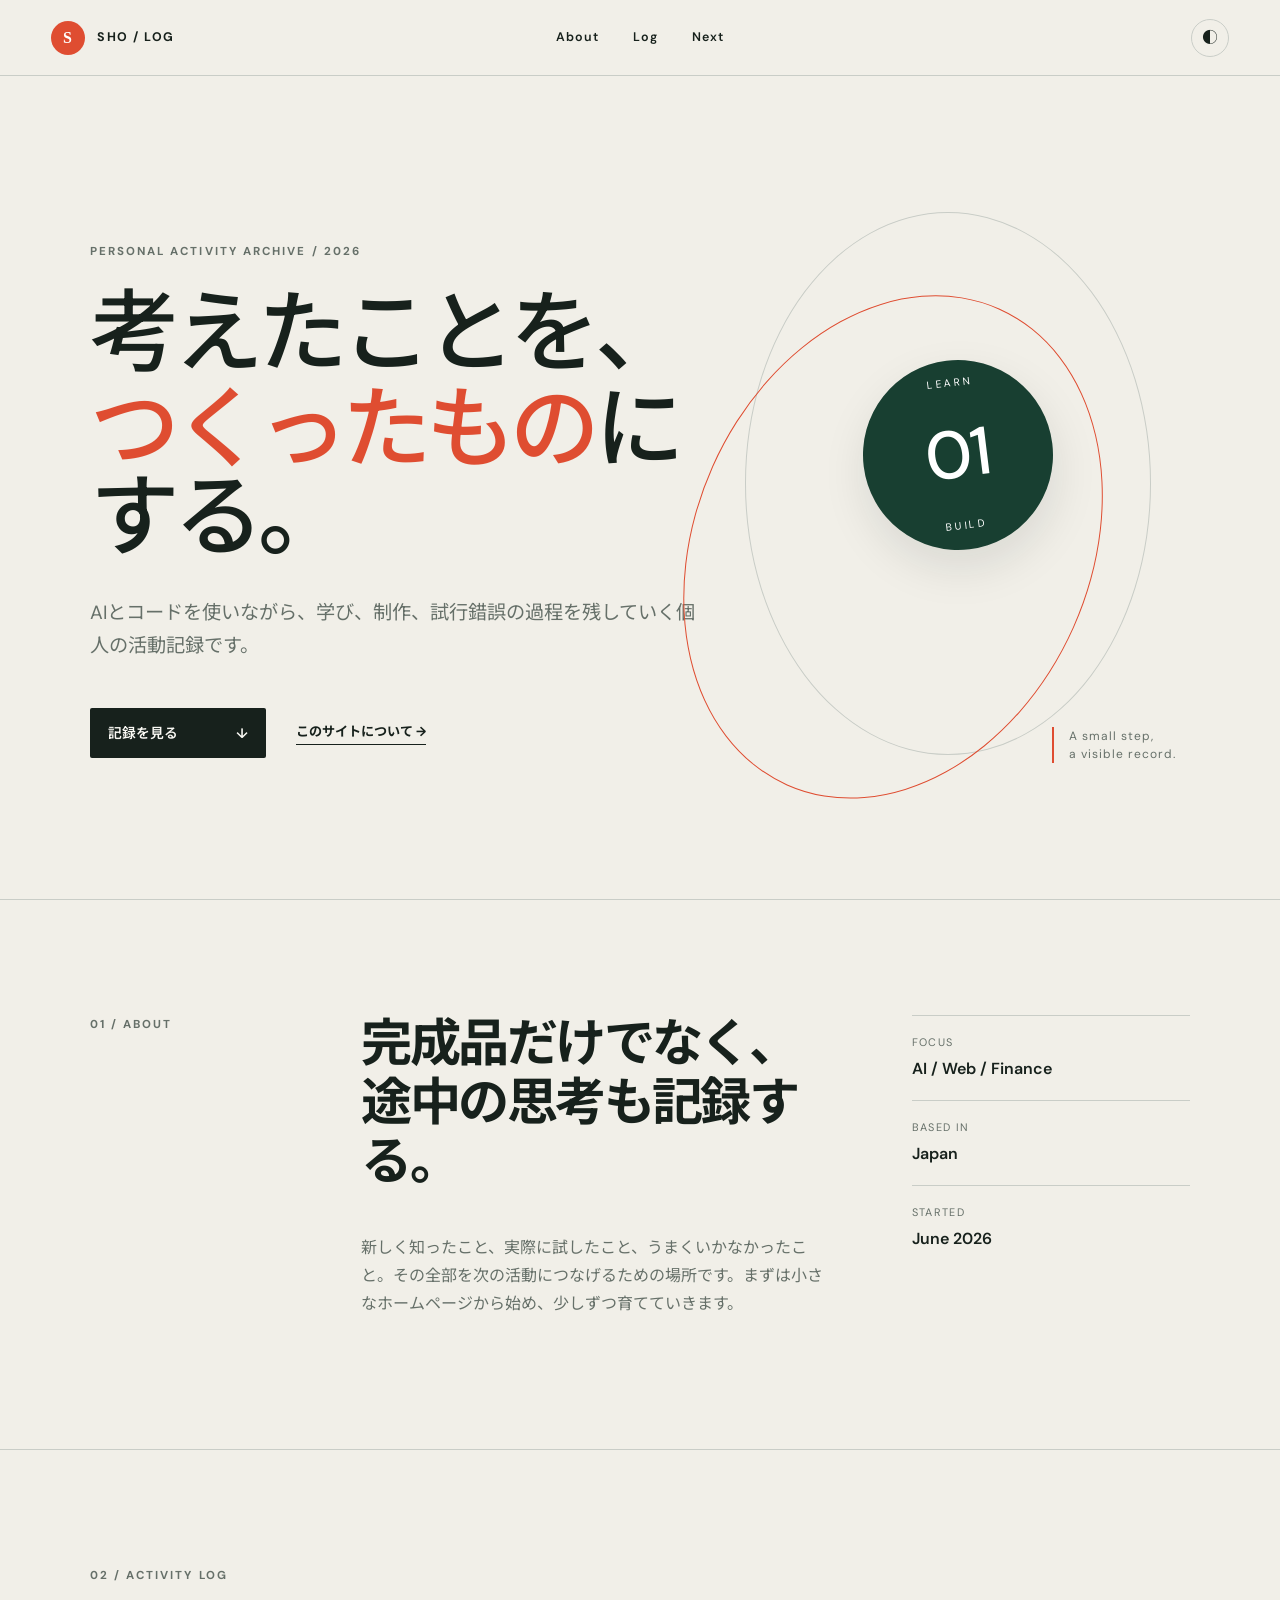
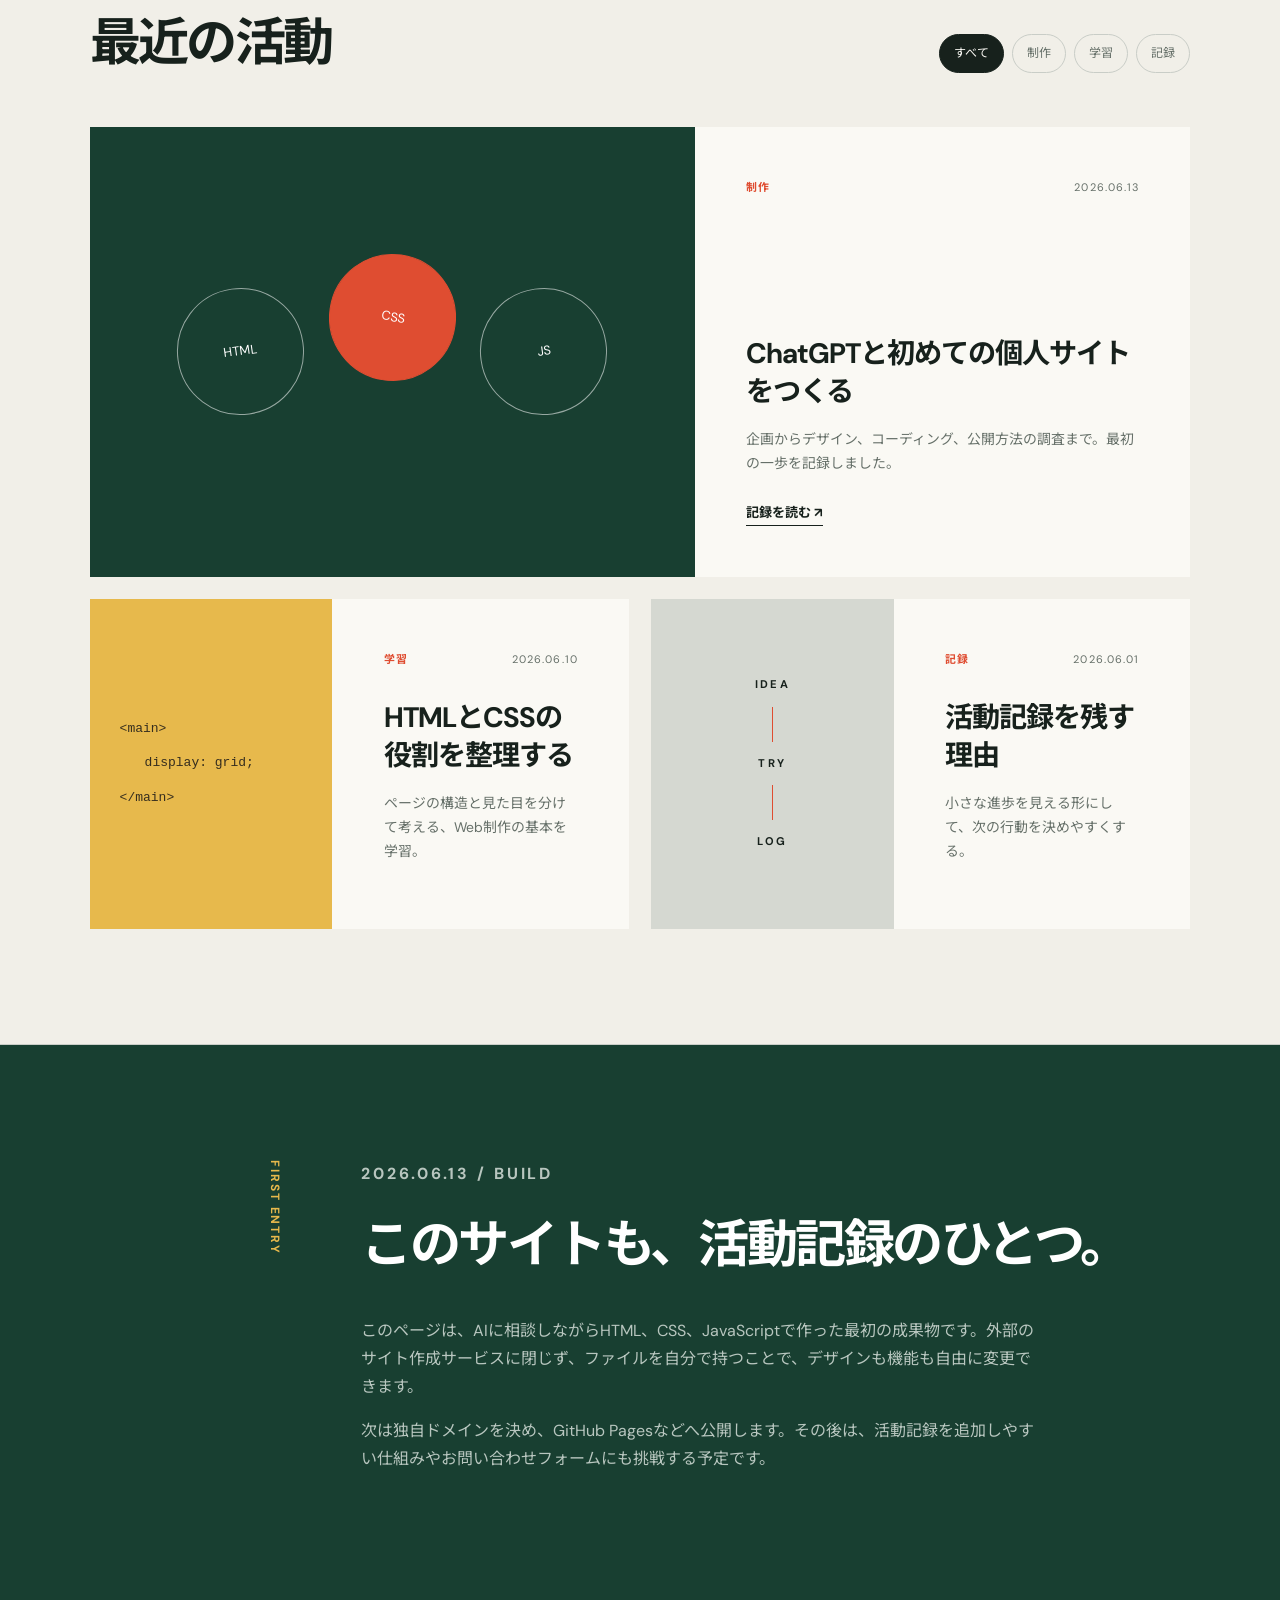
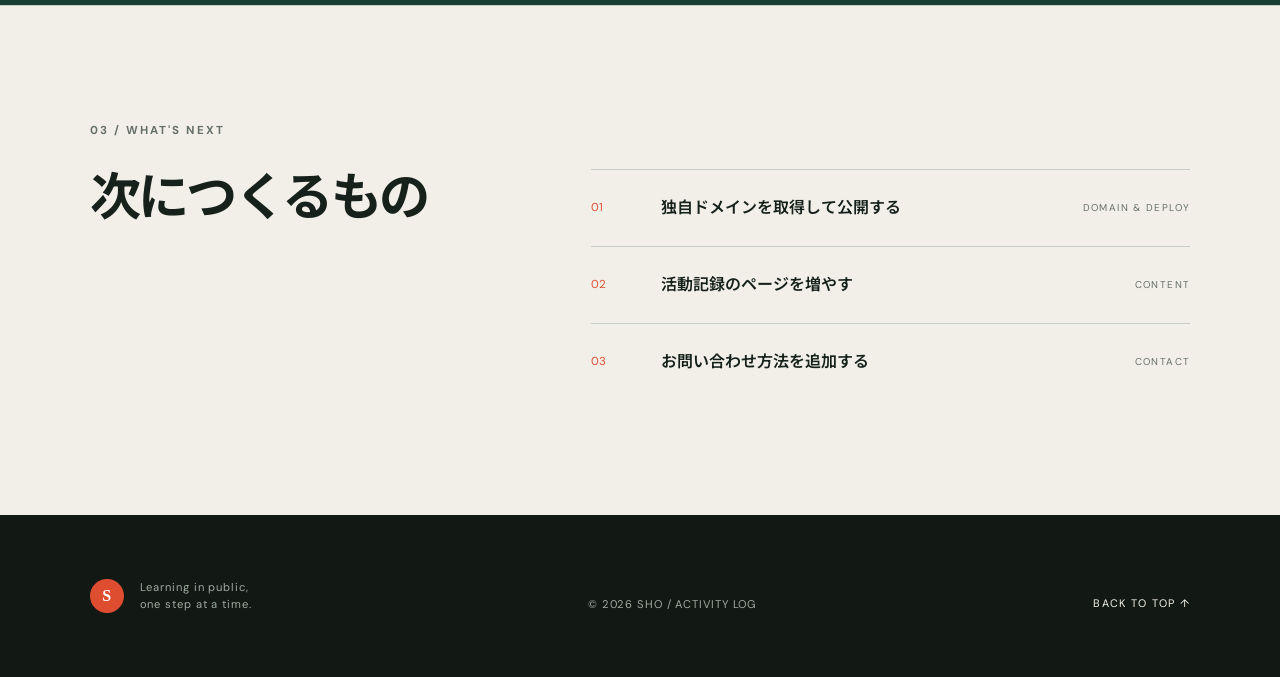
==== index.html @ 6ce05d95 "Add files via upload" ====
<!doctype html>
<html lang="ja">
<head>
  <meta charset="utf-8">
  <meta name="viewport" content="width=device-width, initial-scale=1">
  <meta name="description" content="学び、制作、日々の発見を記録する個人ホームページです。">
  <title>SHO / Activity Log</title>
  <link rel="preconnect" href="https://fonts.googleapis.com">
  <link rel="preconnect" href="https://fonts.gstatic.com" crossorigin>
  <link href="https://fonts.googleapis.com/css2?family=DM+Sans:wght@400;500;600;700&family=Noto+Sans+JP:wght@400;500;600;700&display=swap" rel="stylesheet">
  <link rel="stylesheet" href="styles.css">
  <script src="script.js" defer></script>
</head>
<body>
  <header class="site-header">
    <a class="brand" href="#top" aria-label="トップへ">
      <span class="brand-mark">S</span>
      <span>SHO / LOG</span>
    </a>
    <nav aria-label="メインナビゲーション">
      <a href="#about">About</a>
      <a href="#log">Log</a>
      <a href="#next">Next</a>
    </nav>
    <button class="theme-button" type="button" aria-label="配色を切り替える" title="配色を切り替える">◐</button>
  </header>

  <main id="top">
    <section class="hero" aria-labelledby="hero-title">
      <div class="hero-copy">
        <p class="eyebrow">PERSONAL ACTIVITY ARCHIVE / 2026</p>
        <h1 id="hero-title">考えたことを、<br><em>つくったもの</em>にする。</h1>
        <p class="lead">AIとコードを使いながら、学び、制作、試行錯誤の過程を残していく個人の活動記録です。</p>
        <div class="hero-actions">
          <a class="button button-primary" href="#log">記録を見る <span>↓</span></a>
          <a class="text-link" href="#about">このサイトについて →</a>
        </div>
      </div>
      <div class="hero-visual" aria-hidden="true">
        <div class="orbit orbit-one"></div>
        <div class="orbit orbit-two"></div>
        <div class="visual-center">
          <span>LEARN</span>
          <strong>01</strong>
          <span>BUILD</span>
        </div>
        <p class="visual-note">A small step,<br>a visible record.</p>
      </div>
    </section>

    <section class="manifesto" id="about">
      <p class="section-number">01 / ABOUT</p>
      <div>
        <h2>完成品だけでなく、<br>途中の思考も記録する。</h2>
        <p>新しく知ったこと、実際に試したこと、うまくいかなかったこと。その全部を次の活動につなげるための場所です。まずは小さなホームページから始め、少しずつ育てていきます。</p>
      </div>
      <dl class="facts">
        <div><dt>Focus</dt><dd>AI / Web / Finance</dd></div>
        <div><dt>Based in</dt><dd>Japan</dd></div>
        <div><dt>Started</dt><dd>June 2026</dd></div>
      </dl>
    </section>

    <section class="log-section" id="log">
      <div class="section-heading">
        <div>
          <p class="section-number">02 / ACTIVITY LOG</p>
          <h2>最近の活動</h2>
        </div>
        <div class="filters" aria-label="活動カテゴリで絞り込む">
          <button class="filter is-active" type="button" data-filter="all">すべて</button>
          <button class="filter" type="button" data-filter="build">制作</button>
          <button class="filter" type="button" data-filter="learn">学習</button>
          <button class="filter" type="button" data-filter="note">記録</button>
        </div>
      </div>

      <div class="log-grid">
        <article class="log-card featured" data-category="build">
          <div class="card-art art-one"><span>HTML</span><span>CSS</span><span>JS</span></div>
          <div class="card-content">
            <p class="card-meta"><span>制作</span><time datetime="2026-06-13">2026.06.13</time></p>
            <h3>ChatGPTと初めての個人サイトをつくる</h3>
            <p>企画からデザイン、コーディング、公開方法の調査まで。最初の一歩を記録しました。</p>
            <a href="#entry-first-site" class="card-link">記録を読む <span>↗</span></a>
          </div>
        </article>

        <article class="log-card" data-category="learn">
          <div class="card-art art-two"><span class="code-line">&lt;main&gt;</span><span class="code-line"> display: grid;</span><span class="code-line">&lt;/main&gt;</span></div>
          <div class="card-content">
            <p class="card-meta"><span>学習</span><time datetime="2026-06-10">2026.06.10</time></p>
            <h3>HTMLとCSSの役割を整理する</h3>
            <p>ページの構造と見た目を分けて考える、Web制作の基本を学習。</p>
          </div>
        </article>

        <article class="log-card" data-category="note">
          <div class="card-art art-three"><span>IDEA</span><i></i><span>TRY</span><i></i><span>LOG</span></div>
          <div class="card-content">
            <p class="card-meta"><span>記録</span><time datetime="2026-06-01">2026.06.01</time></p>
            <h3>活動記録を残す理由</h3>
            <p>小さな進歩を見える形にして、次の行動を決めやすくする。</p>
          </div>
        </article>
      </div>
    </section>

    <section class="entry" id="entry-first-site">
      <div class="entry-label">FIRST ENTRY</div>
      <div class="entry-body">
        <p class="section-number">2026.06.13 / BUILD</p>
        <h2>このサイトも、活動記録のひとつ。</h2>
        <p>このページは、AIに相談しながらHTML、CSS、JavaScriptで作った最初の成果物です。外部のサイト作成サービスに閉じず、ファイルを自分で持つことで、デザインも機能も自由に変更できます。</p>
        <p>次は独自ドメインを決め、GitHub Pagesなどへ公開します。その後は、活動記録を追加しやすい仕組みやお問い合わせフォームにも挑戦する予定です。</p>
      </div>
    </section>

    <section class="next-section" id="next">
      <p class="section-number">03 / WHAT'S NEXT</p>
      <div class="next-grid">
        <h2>次につくるもの</h2>
        <ol>
          <li><span>01</span><p>独自ドメインを取得して公開する</p><small>DOMAIN & DEPLOY</small></li>
          <li><span>02</span><p>活動記録のページを増やす</p><small>CONTENT</small></li>
          <li><span>03</span><p>お問い合わせ方法を追加する</p><small>CONTACT</small></li>
        </ol>
      </div>
    </section>
  </main>

  <footer>
    <div>
      <span class="brand-mark">S</span>
      <p>Learning in public,<br>one step at a time.</p>
    </div>
    <p>© 2026 SHO / ACTIVITY LOG</p>
    <a href="#top">BACK TO TOP ↑</a>
  </footer>
</body>
</html>
---- styles.css ----
:root {
  --bg: #f1efe8;
  --surface: #faf9f4;
  --ink: #17211c;
  --muted: #667069;
  --line: #c9cdc7;
  --accent: #df4d31;
  --green: #183f31;
  --yellow: #e7b94c;
  --shadow: 0 18px 45px rgba(23, 33, 28, .1);
}

* { box-sizing: border-box; }
html { scroll-behavior: smooth; }
body {
  margin: 0;
  background: var(--bg);
  color: var(--ink);
  font-family: "DM Sans", "Noto Sans JP", sans-serif;
  line-height: 1.75;
}
a { color: inherit; text-decoration: none; }
button { font: inherit; }

.site-header {
  position: sticky;
  top: 0;
  z-index: 10;
  display: grid;
  grid-template-columns: 1fr auto 1fr;
  align-items: center;
  min-height: 76px;
  padding: 0 4vw;
  border-bottom: 1px solid var(--line);
  background: color-mix(in srgb, var(--bg) 90%, transparent);
  backdrop-filter: blur(14px);
}
.brand { display: flex; align-items: center; gap: 12px; font-size: .78rem; font-weight: 700; letter-spacing: .12em; }
.brand-mark { display: grid; place-items: center; width: 34px; height: 34px; border-radius: 50%; background: var(--accent); color: #fff; font: 700 1rem/1 serif; }
nav { display: flex; gap: 34px; }
nav a { font-size: .78rem; font-weight: 600; letter-spacing: .08em; }
nav a:hover { color: var(--accent); }
.theme-button { justify-self: end; width: 38px; height: 38px; border: 1px solid var(--line); border-radius: 50%; background: transparent; color: var(--ink); cursor: pointer; }

main { overflow: hidden; }
.hero {
  display: grid;
  grid-template-columns: 1.1fr .9fr;
  min-height: calc(100vh - 76px);
  padding: 7vw 7vw 5vw;
  border-bottom: 1px solid var(--line);
}
.hero-copy { display: flex; flex-direction: column; justify-content: center; max-width: 760px; }
.eyebrow, .section-number { margin: 0 0 28px; color: var(--muted); font-size: .72rem; font-weight: 700; letter-spacing: .18em; }
h1, h2, h3, p { margin-top: 0; }
h1 { margin-bottom: 34px; font-size: clamp(3.4rem, 7vw, 7.7rem); font-weight: 500; letter-spacing: -.065em; line-height: .98; }
h1 em { color: var(--accent); font-family: "Noto Sans JP", sans-serif; font-style: normal; }
.lead { max-width: 610px; color: var(--muted); font-size: clamp(1rem, 1.5vw, 1.25rem); }
.hero-actions { display: flex; align-items: center; gap: 30px; margin-top: 26px; }
.button { display: inline-flex; align-items: center; justify-content: space-between; min-width: 176px; padding: 13px 18px; border-radius: 2px; font-size: .86rem; font-weight: 600; }
.button-primary { background: var(--ink); color: var(--surface); }
.text-link, .card-link { font-size: .82rem; font-weight: 700; border-bottom: 1px solid currentColor; }

.hero-visual { position: relative; min-height: 570px; }
.orbit { position: absolute; border: 1px solid var(--line); border-radius: 50%; }
.orbit-one { inset: 7% 8% 12% 10%; }
.orbit-two { inset: 18% 20% 4% 0; border-color: var(--accent); transform: rotate(24deg); }
.visual-center { position: absolute; inset: 29% auto auto 34%; display: grid; place-items: center; width: 190px; height: 190px; border-radius: 50%; background: var(--green); color: #fff; box-shadow: var(--shadow); transform: rotate(-7deg); }
.visual-center strong { font-size: 4.2rem; line-height: 1; font-weight: 500; }
.visual-center span { font-size: .65rem; letter-spacing: .26em; }
.visual-note { position: absolute; right: 3%; bottom: 9%; padding-left: 15px; border-left: 2px solid var(--accent); color: var(--muted); font-size: .75rem; line-height: 1.5; letter-spacing: .08em; }

.manifesto, .entry { display: grid; grid-template-columns: .7fr 1.7fr 1fr; gap: 6vw; padding: 9vw 7vw; border-bottom: 1px solid var(--line); }
.manifesto h2, .section-heading h2, .entry h2, .next-grid h2 { font-size: clamp(2rem, 4vw, 4.1rem); letter-spacing: -.05em; line-height: 1.15; }
.manifesto > div > p, .entry-body > p { max-width: 680px; color: var(--muted); font-size: 1rem; }
.facts { margin: 0; }
.facts div { padding: 17px 0; border-top: 1px solid var(--line); }
.facts dt { color: var(--muted); font-size: .68rem; letter-spacing: .12em; text-transform: uppercase; }
.facts dd { margin: 3px 0 0; font-weight: 600; }

.log-section { padding: 9vw 7vw; border-bottom: 1px solid var(--line); }
.section-heading { display: flex; align-items: end; justify-content: space-between; gap: 30px; margin-bottom: 54px; }
.section-heading h2 { margin-bottom: 0; }
.filters { display: flex; gap: 8px; flex-wrap: wrap; }
.filter { padding: 8px 14px; border: 1px solid var(--line); border-radius: 100px; background: transparent; color: var(--muted); font-size: .75rem; cursor: pointer; }
.filter:hover, .filter.is-active { background: var(--ink); color: var(--surface); border-color: var(--ink); }
.log-grid { display: grid; grid-template-columns: repeat(2, 1fr); gap: 22px; }
.log-card { display: grid; grid-template-columns: .9fr 1.1fr; min-height: 330px; background: var(--surface); transition: transform .25s, box-shadow .25s; }
.log-card:hover { transform: translateY(-5px); box-shadow: var(--shadow); }
.log-card.featured { grid-column: 1 / -1; grid-template-columns: 1.1fr .9fr; min-height: 450px; }
.card-art { min-height: 250px; overflow: hidden; }
.art-one { display: flex; align-items: center; justify-content: center; gap: 4%; background: var(--green); }
.art-one span { display: grid; place-items: center; width: 21%; aspect-ratio: 1; border: 1px solid rgba(255,255,255,.55); border-radius: 50%; color: #fff; font-size: clamp(.7rem, 1vw, .95rem); transform: rotate(-8deg); }
.art-one span:nth-child(2) { background: var(--accent); border-color: var(--accent); transform: translateY(-34px) rotate(8deg); }
.art-two { display: flex; flex-direction: column; justify-content: center; gap: 12px; padding: 30px; background: var(--yellow); color: #352d1e; font-family: monospace; }
.code-line:nth-child(2) { padding-left: 25px; }
.art-three { display: flex; flex-direction: column; align-items: center; justify-content: center; gap: 12px; background: #d5d8d1; font-size: .7rem; font-weight: 700; letter-spacing: .2em; }
.art-three i { display: block; width: 1px; height: 35px; background: var(--accent); }
.card-content { display: flex; flex-direction: column; padding: clamp(28px, 4vw, 55px); }
.card-meta { display: flex; justify-content: space-between; color: var(--muted); font-size: .68rem; letter-spacing: .1em; }
.card-meta span { color: var(--accent); font-weight: 700; }
.card-content h3 { margin: auto 0 16px; font-size: clamp(1.35rem, 2.2vw, 2.25rem); line-height: 1.35; letter-spacing: -.035em; }
.card-content > p:not(.card-meta) { color: var(--muted); font-size: .87rem; }
.card-link { align-self: start; margin-top: 12px; }
.log-card.is-hidden { display: none; }

.entry { background: var(--green); color: #fff; }
.entry .section-number, .entry-body > p { color: #b8c6bf; }
.entry-label { align-self: start; color: var(--yellow); font-size: .75rem; font-weight: 700; letter-spacing: .16em; writing-mode: vertical-rl; }
.entry-body { grid-column: 2 / -1; max-width: 880px; }

.next-section { padding: 9vw 7vw; }
.next-grid { display: grid; grid-template-columns: 1fr 1.5fr; gap: 8vw; }
.next-grid ol { margin: 0; padding: 0; list-style: none; }
.next-grid li { display: grid; grid-template-columns: 50px 1fr auto; align-items: center; gap: 20px; padding: 24px 0; border-top: 1px solid var(--line); }
.next-grid li > span { color: var(--accent); font-size: .72rem; }
.next-grid li p { margin: 0; font-weight: 600; }
.next-grid small { color: var(--muted); font-size: .62rem; letter-spacing: .14em; }

footer { display: flex; align-items: end; justify-content: space-between; gap: 30px; padding: 5vw 7vw; background: #121914; color: #f7f4eb; }
footer > div { display: flex; align-items: center; gap: 16px; }
footer p { margin: 0; color: #9eaaa2; font-size: .7rem; letter-spacing: .08em; line-height: 1.5; }
footer a { font-size: .68rem; letter-spacing: .12em; }

body.dark { --bg: #18201b; --surface: #222c25; --ink: #f2efe5; --muted: #abb5ae; --line: #3d4941; --green: #df4d31; --accent: #e8bd55; --shadow: 0 18px 45px rgba(0,0,0,.28); }
body.dark .entry { background: #111712; }
body.dark .art-one { background: #101612; }
body.dark footer { background: #0b0f0c; }

@media (max-width: 850px) {
  .site-header { grid-template-columns: 1fr auto; }
  nav { display: none; }
  .hero { grid-template-columns: 1fr; padding-top: 16vw; }
  .hero-visual { min-height: 390px; }
  .manifesto, .entry { grid-template-columns: 1fr; }
  .facts, .entry-body { grid-column: 1; }
  .entry-label { writing-mode: initial; }
  .log-grid { grid-template-columns: 1fr; }
  .log-card, .log-card.featured { grid-column: auto; grid-template-columns: 1fr; }
  .section-heading, footer { align-items: flex-start; flex-direction: column; }
  .next-grid { grid-template-columns: 1fr; }
}

@media (max-width: 520px) {
  .site-header { min-height: 64px; padding: 0 20px; }
  .hero, .manifesto, .log-section, .entry, .next-section { padding-left: 22px; padding-right: 22px; }
  h1 { font-size: 3.15rem; }
  .hero-actions { align-items: flex-start; flex-direction: column; }
  .hero-visual { min-height: 320px; }
  .visual-center { inset: 24% auto auto 23%; width: 150px; height: 150px; }
  .visual-center strong { font-size: 3.2rem; }
  .log-card.featured { min-height: 0; }
  .next-grid li { grid-template-columns: 35px 1fr; }
  .next-grid small { display: none; }
  footer { padding: 52px 22px; }
}

@media (prefers-reduced-motion: reduce) {
  html { scroll-behavior: auto; }
  *, *::before, *::after { transition-duration: .01ms !important; }
}
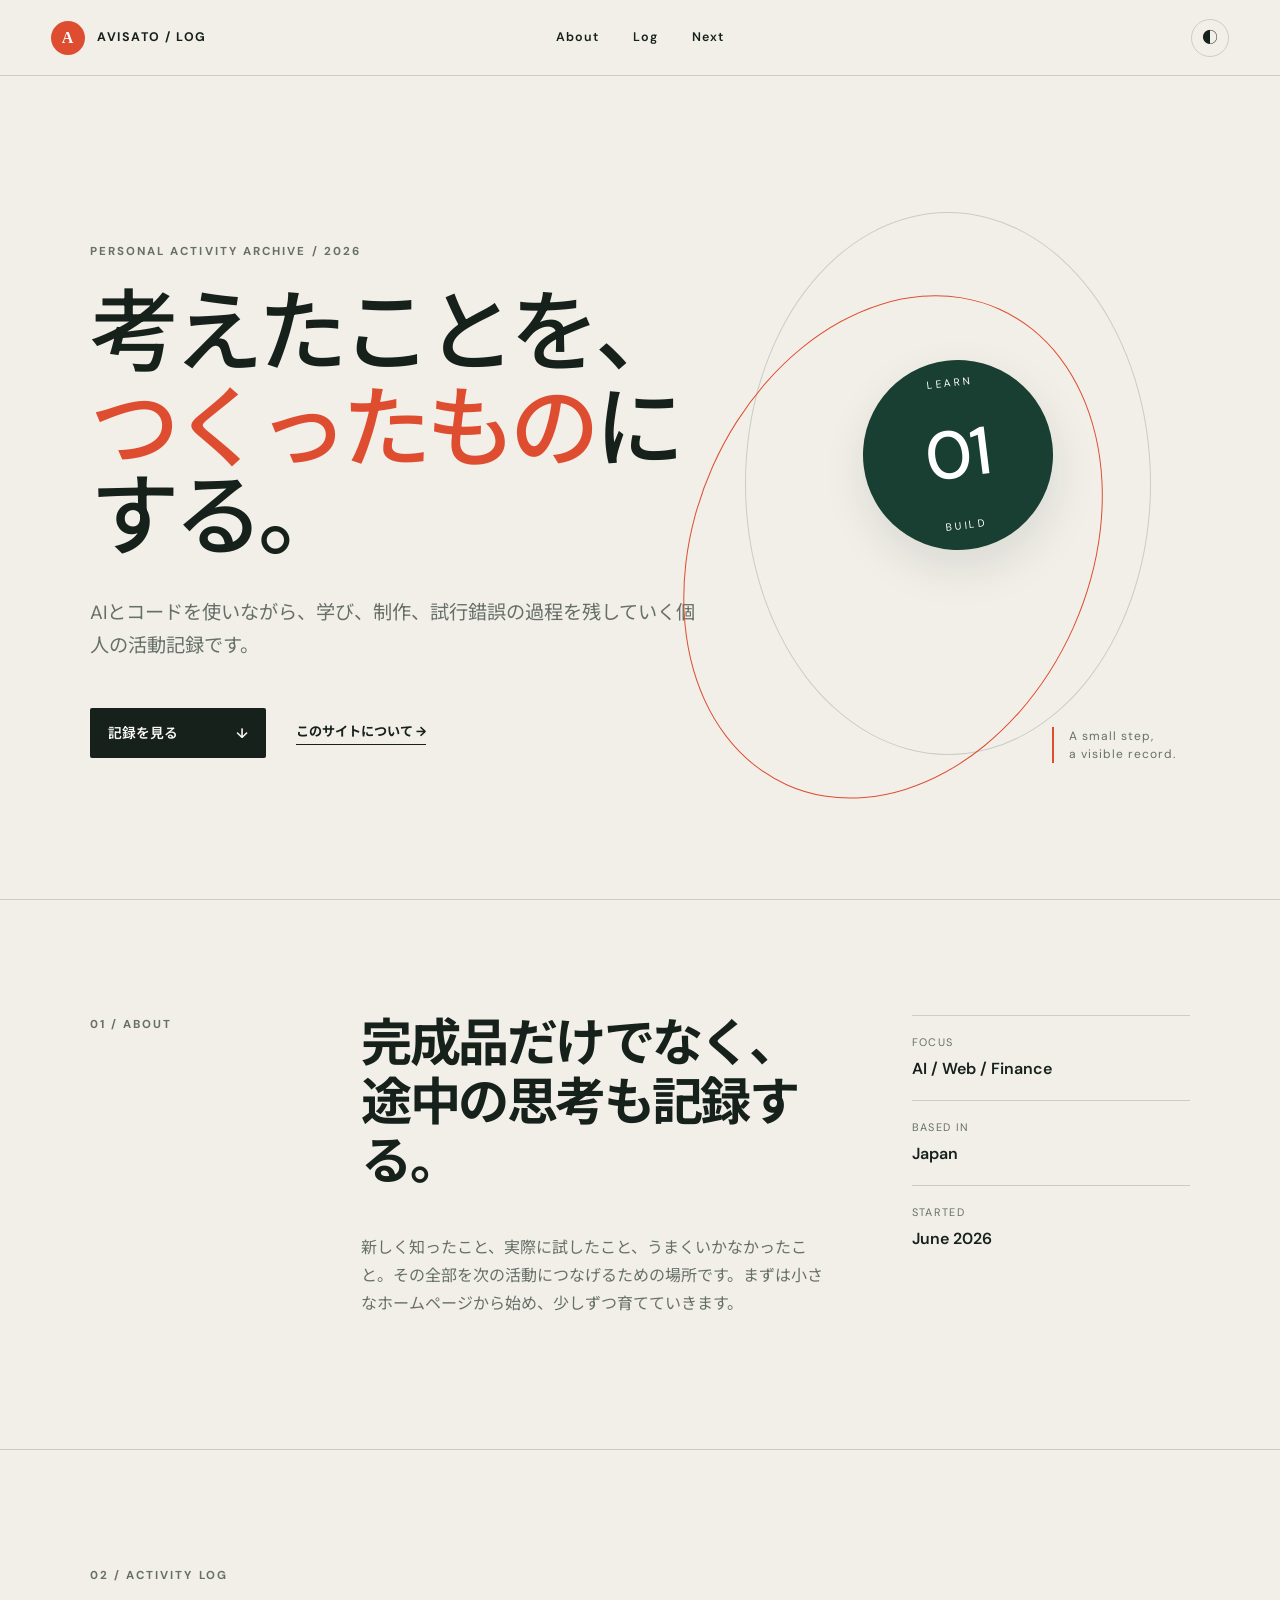
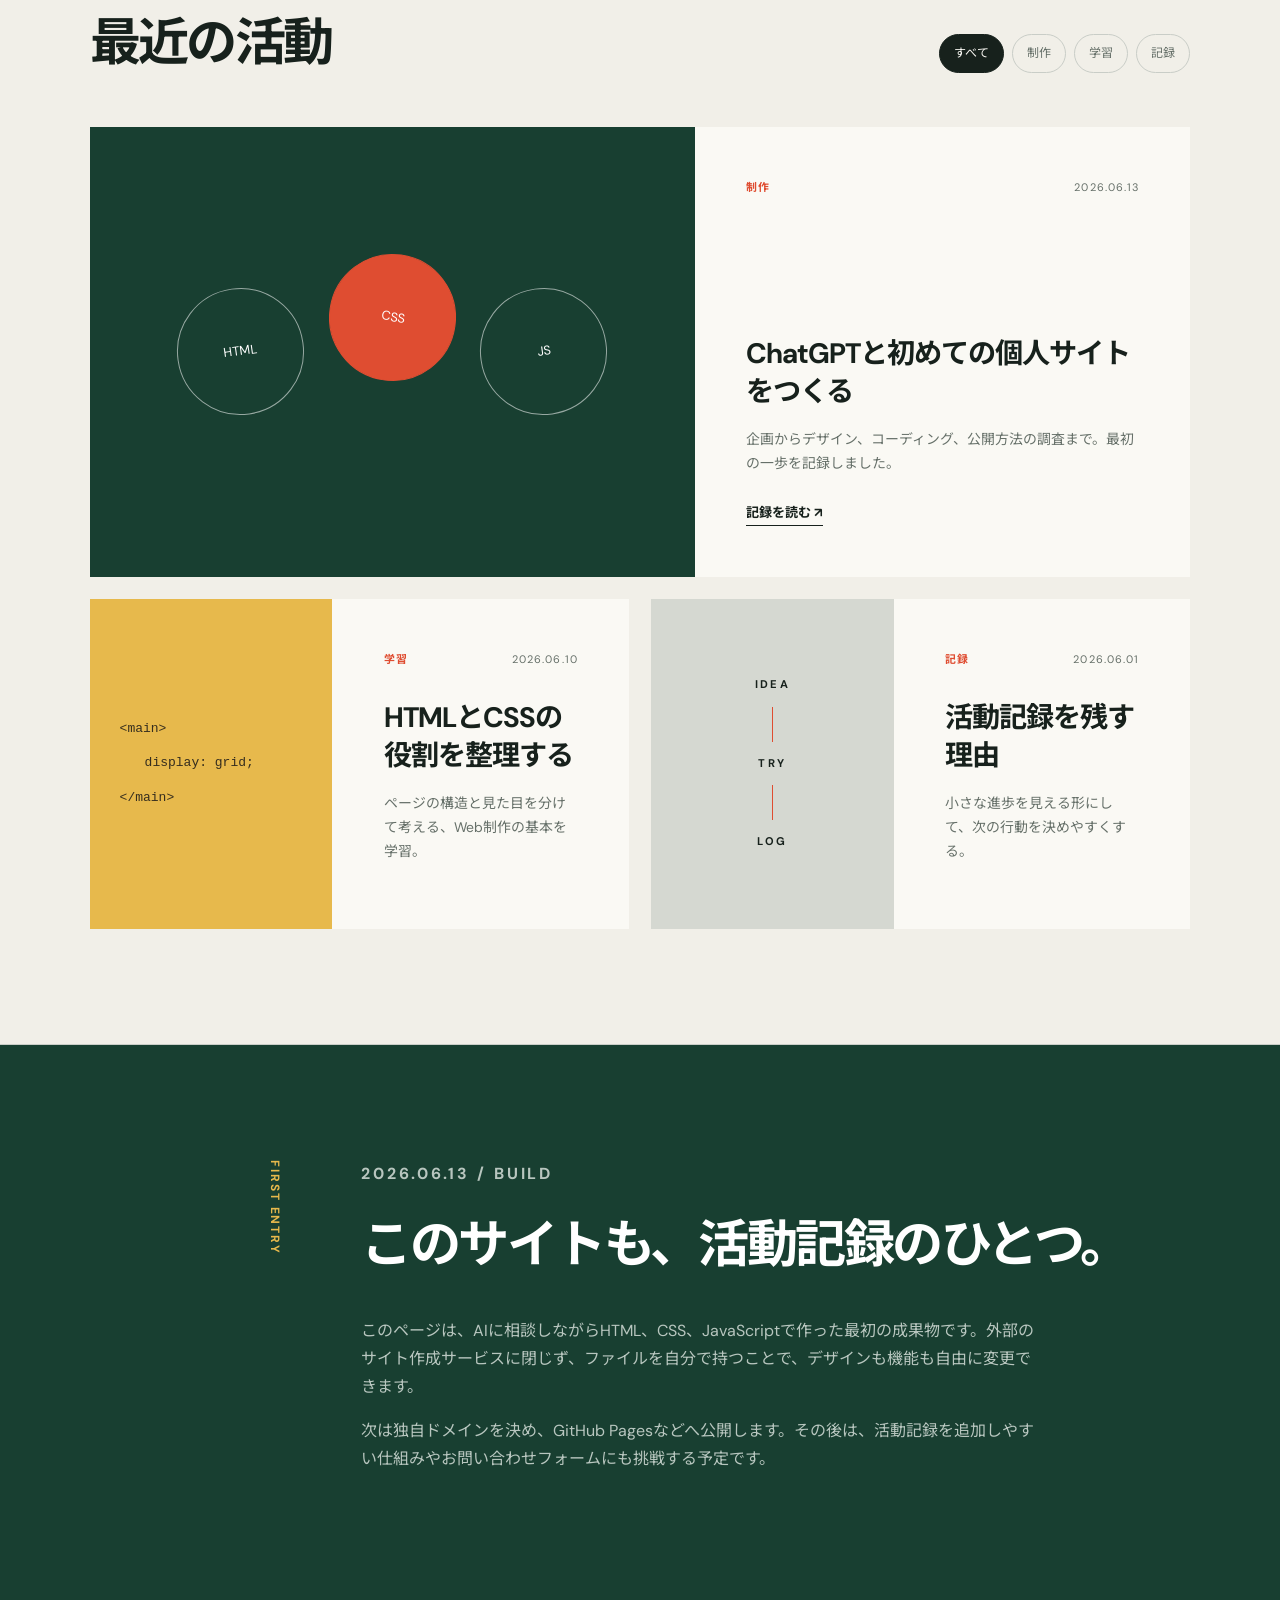
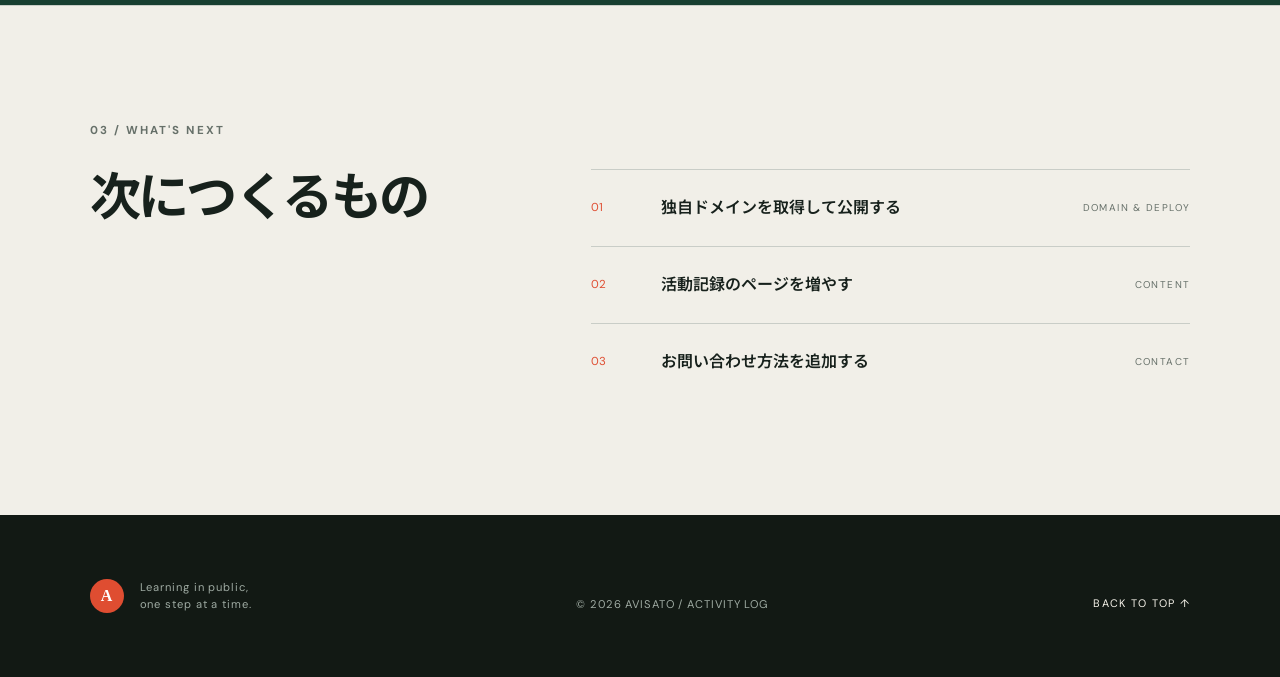
==== commit defd7d86: "Add files via upload" ====
--- a/index.html
+++ b/index.html
@@ -4,7 +4,7 @@
   <meta charset="utf-8">
   <meta name="viewport" content="width=device-width, initial-scale=1">
   <meta name="description" content="学び、制作、日々の発見を記録する個人ホームページです。">
-  <title>SHO / Activity Log</title>
+  <title>Avisato / Activity Log</title>
   <link rel="preconnect" href="https://fonts.googleapis.com">
   <link rel="preconnect" href="https://fonts.gstatic.com" crossorigin>
   <link href="https://fonts.googleapis.com/css2?family=DM+Sans:wght@400;500;600;700&family=Noto+Sans+JP:wght@400;500;600;700&display=swap" rel="stylesheet">
@@ -14,8 +14,8 @@
 <body>
   <header class="site-header">
     <a class="brand" href="#top" aria-label="トップへ">
-      <span class="brand-mark">S</span>
-      <span>SHO / LOG</span>
+      <span class="brand-mark">A</span>
+      <span>AVISATO / LOG</span>
     </a>
     <nav aria-label="メインナビゲーション">
       <a href="#about">About</a>
@@ -131,10 +131,10 @@
 
   <footer>
     <div>
-      <span class="brand-mark">S</span>
+      <span class="brand-mark">A</span>
       <p>Learning in public,<br>one step at a time.</p>
     </div>
-    <p>© 2026 SHO / ACTIVITY LOG</p>
+    <p>© 2026 AVISATO / ACTIVITY LOG</p>
     <a href="#top">BACK TO TOP ↑</a>
   </footer>
 </body>
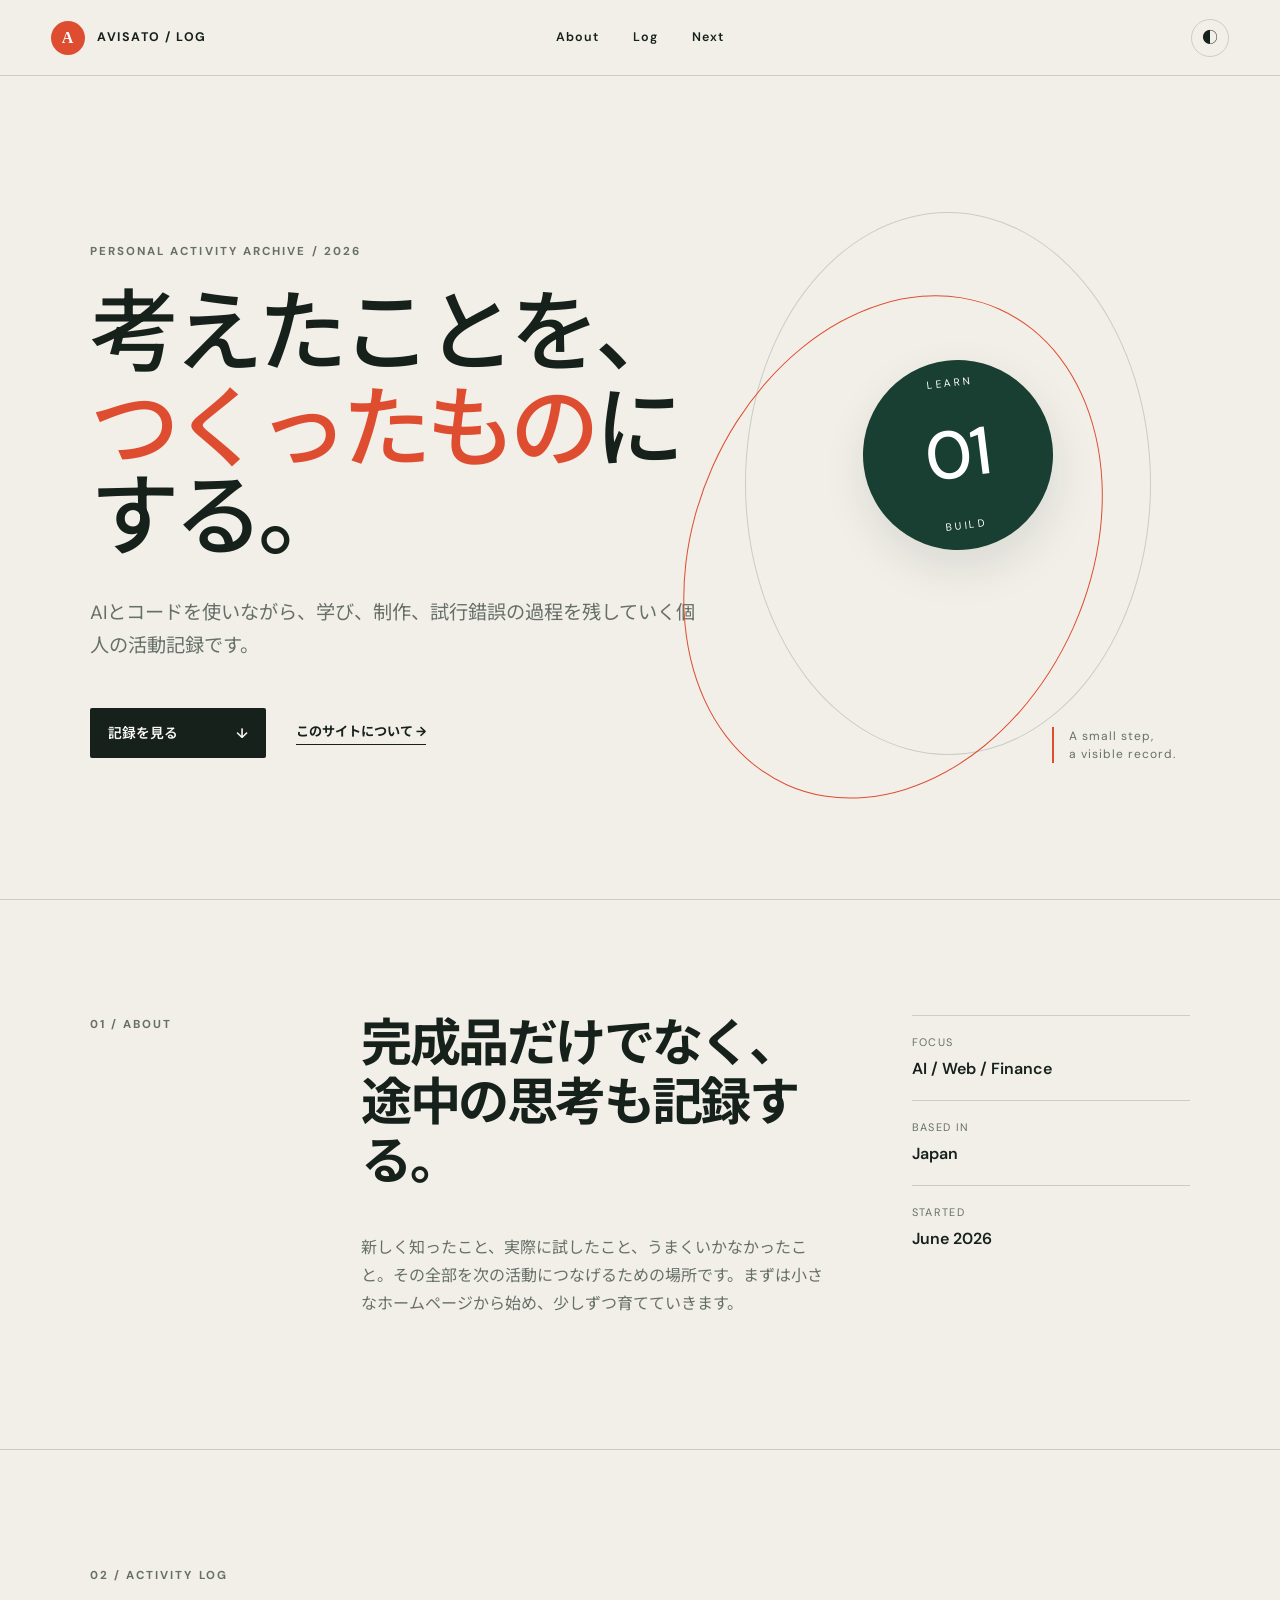
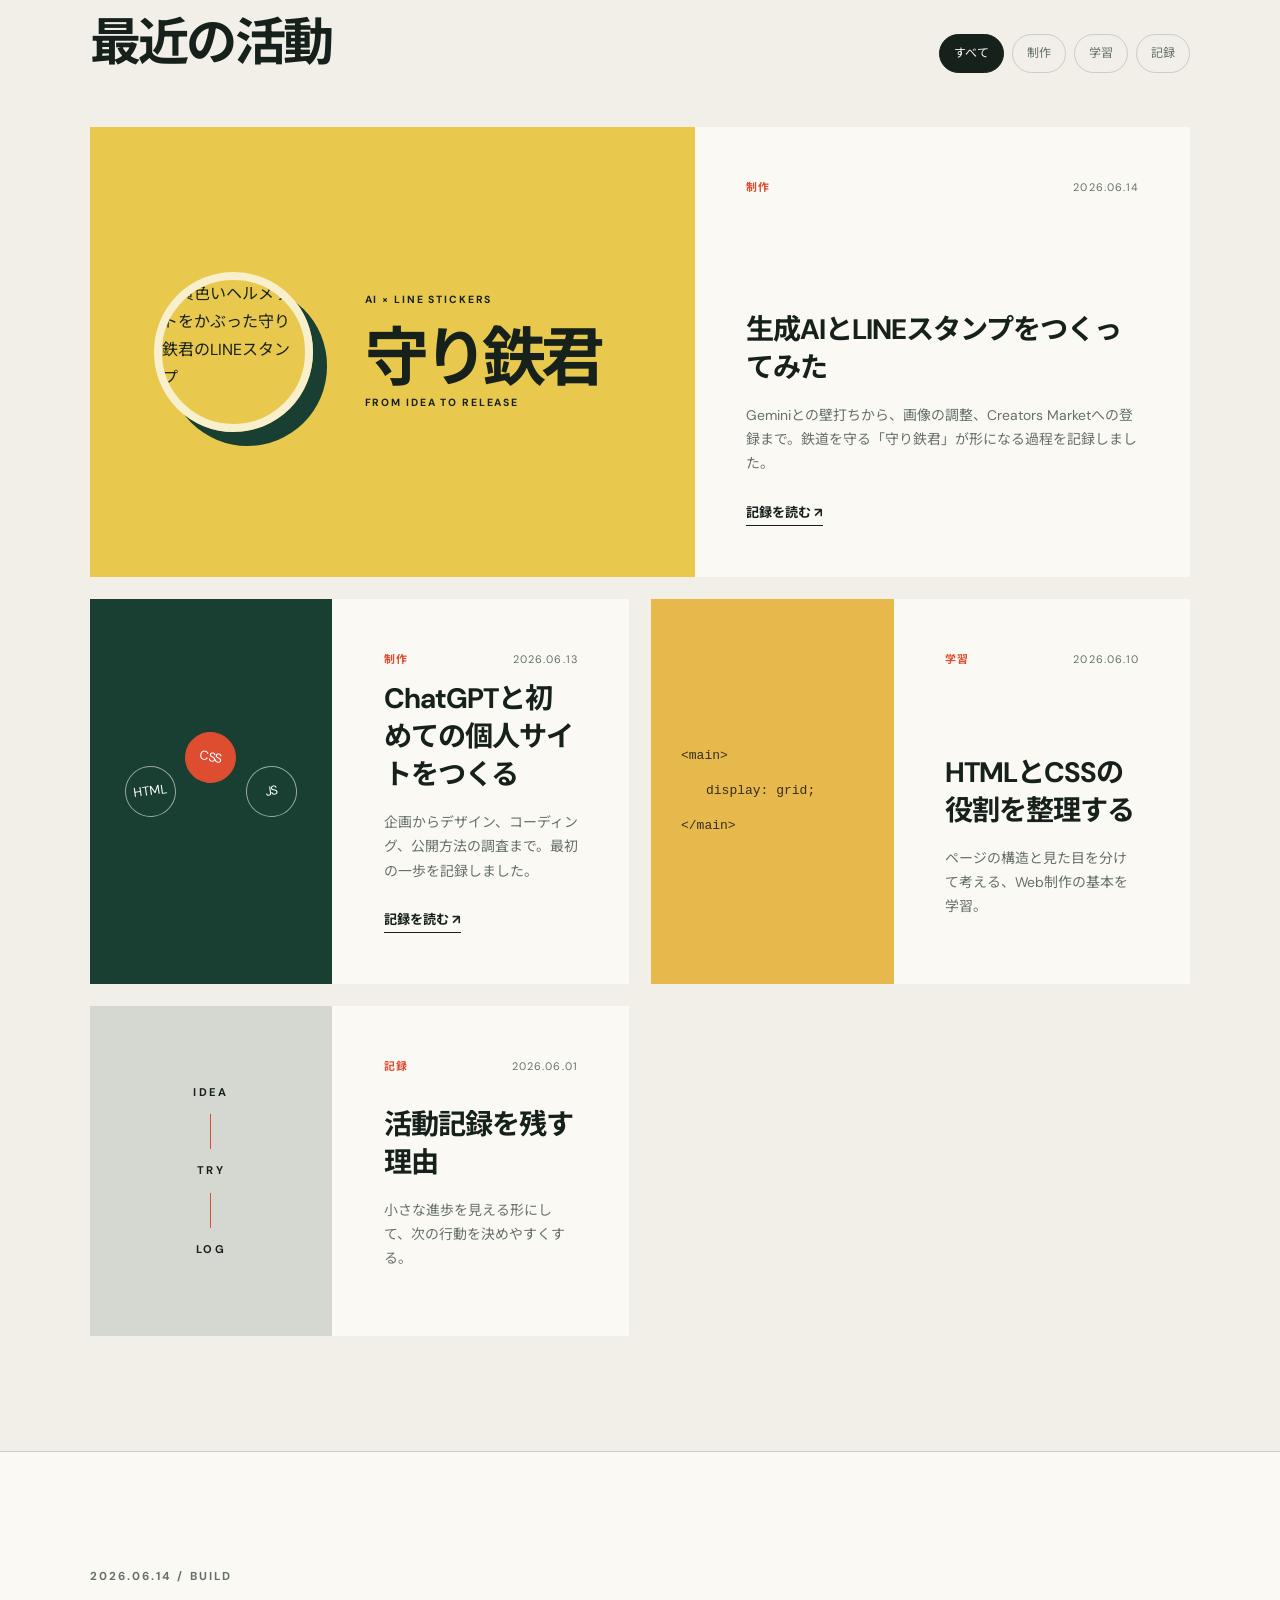
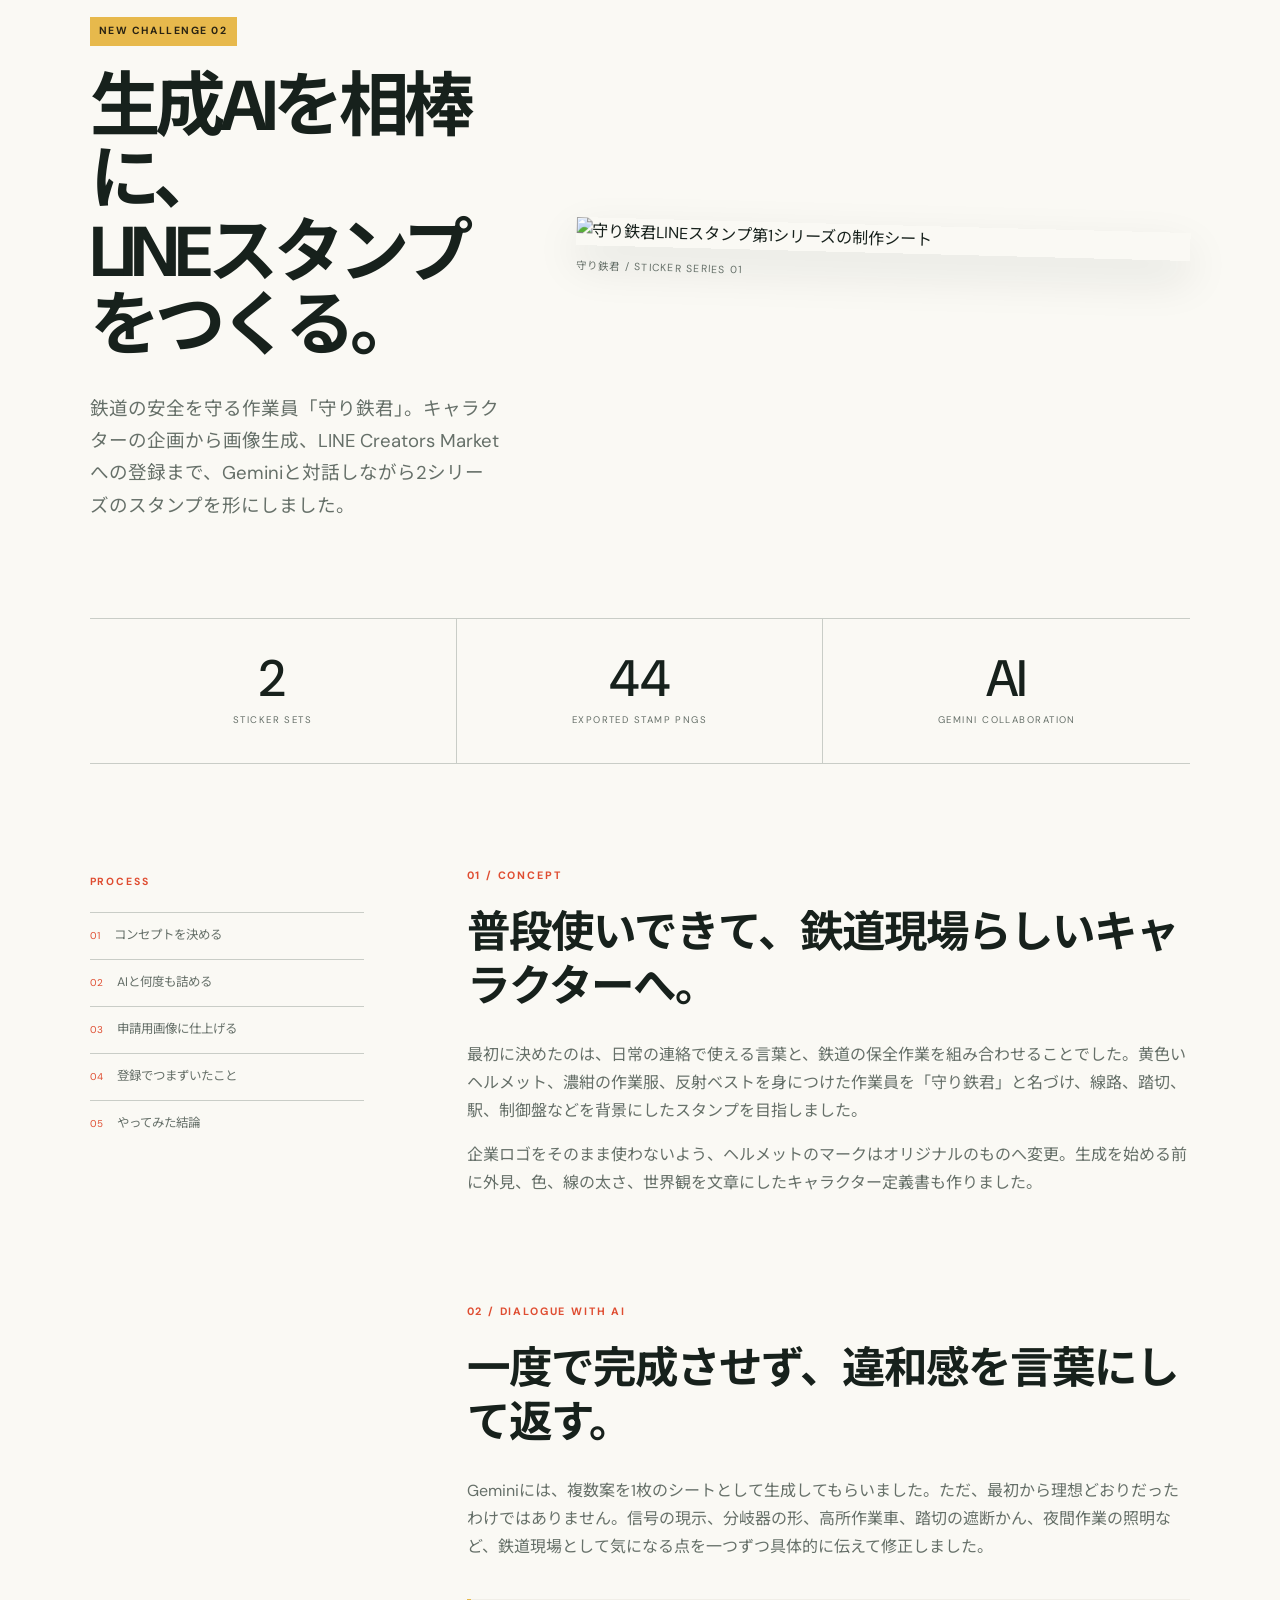
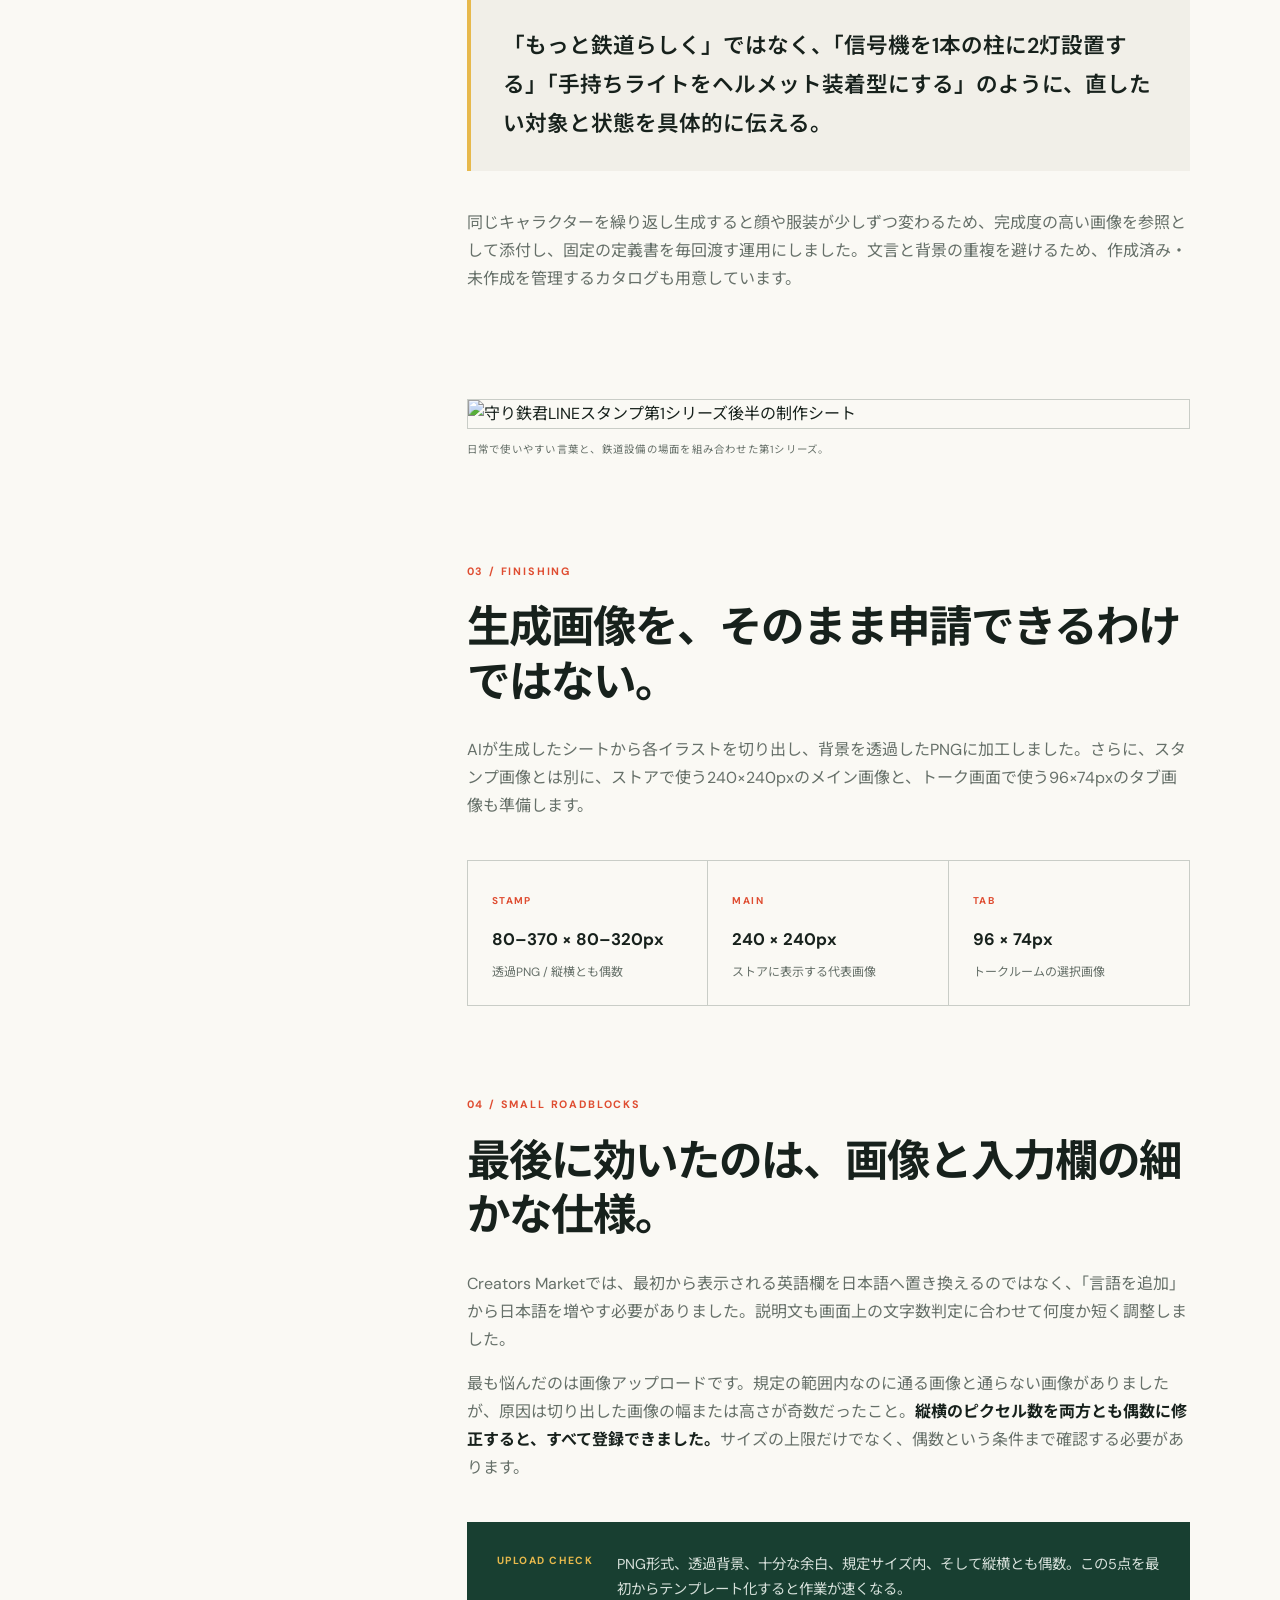
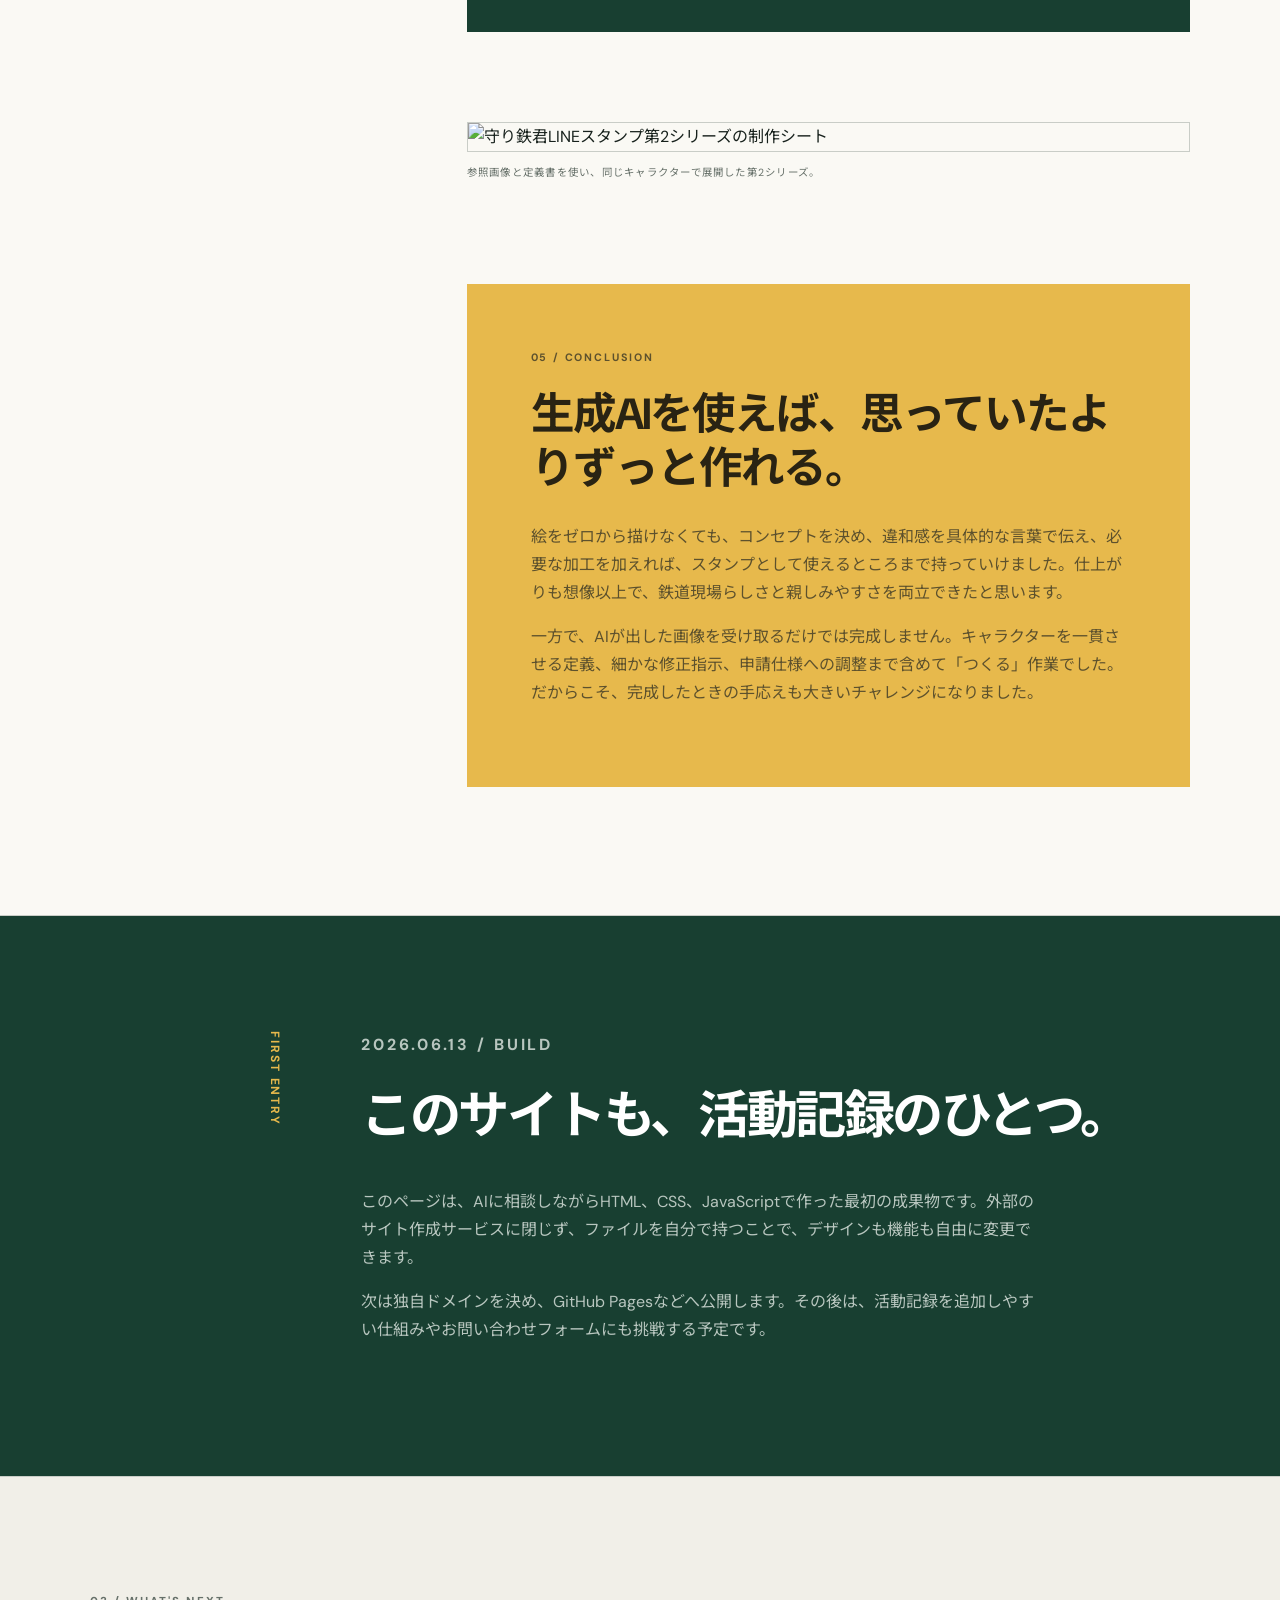
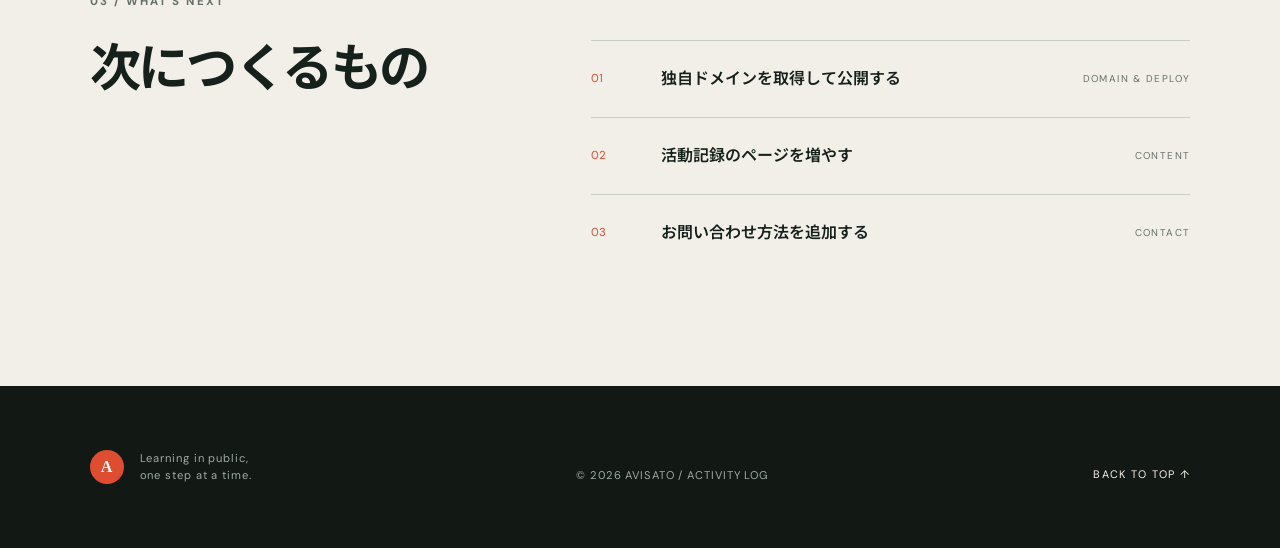
==== commit 98da3c95: "Add files via upload" ====
--- a/index.html
+++ b/index.html
@@ -76,7 +76,24 @@
       </div>
 
       <div class="log-grid">
-        <article class="log-card featured" data-category="build">
+        <article class="log-card featured stamp-card" data-category="build">
+          <div class="card-art stamp-card-art">
+            <img src="assets/mamoritetsu/main.webp" alt="黄色いヘルメットをかぶった守り鉄君のLINEスタンプ">
+            <div>
+              <span>AI × LINE STICKERS</span>
+              <strong>守り鉄君</strong>
+              <small>FROM IDEA TO RELEASE</small>
+            </div>
+          </div>
+          <div class="card-content">
+            <p class="card-meta"><span>制作</span><time datetime="2026-06-14">2026.06.14</time></p>
+            <h3>生成AIとLINEスタンプをつくってみた</h3>
+            <p>Geminiとの壁打ちから、画像の調整、Creators Marketへの登録まで。鉄道を守る「守り鉄君」が形になる過程を記録しました。</p>
+            <a href="#entry-line-stickers" class="card-link">記録を読む <span>↗</span></a>
+          </div>
+        </article>
+
+        <article class="log-card" data-category="build">
           <div class="card-art art-one"><span>HTML</span><span>CSS</span><span>JS</span></div>
           <div class="card-content">
             <p class="card-meta"><span>制作</span><time datetime="2026-06-13">2026.06.13</time></p>
@@ -105,6 +122,96 @@
         </article>
       </div>
     </section>
+
+    <article class="project-entry" id="entry-line-stickers">
+      <header class="project-hero">
+        <div class="project-intro">
+          <p class="section-number">2026.06.14 / BUILD</p>
+          <p class="project-kicker">NEW CHALLENGE 02</p>
+          <h2>生成AIを相棒に、<br>LINEスタンプをつくる。</h2>
+          <p class="project-lead">鉄道の安全を守る作業員「守り鉄君」。キャラクターの企画から画像生成、LINE Creators Marketへの登録まで、Geminiと対話しながら2シリーズのスタンプを形にしました。</p>
+        </div>
+        <figure class="project-main-visual">
+          <img src="assets/mamoritetsu/sheet-01.webp" alt="守り鉄君LINEスタンプ第1シリーズの制作シート">
+          <figcaption>守り鉄君 / STICKER SERIES 01</figcaption>
+        </figure>
+      </header>
+
+      <div class="project-stats" aria-label="制作結果">
+        <div><strong>2</strong><span>STICKER SETS</span></div>
+        <div><strong>44</strong><span>EXPORTED STAMP PNGS</span></div>
+        <div><strong>AI</strong><span>GEMINI COLLABORATION</span></div>
+      </div>
+
+      <div class="article-layout">
+        <aside class="article-index" aria-label="記事の目次">
+          <span>PROCESS</span>
+          <ol>
+            <li><a href="#stamp-concept">コンセプトを決める</a></li>
+            <li><a href="#stamp-dialogue">AIと何度も詰める</a></li>
+            <li><a href="#stamp-finish">申請用画像に仕上げる</a></li>
+            <li><a href="#stamp-lessons">登録でつまずいたこと</a></li>
+            <li><a href="#stamp-conclusion">やってみた結論</a></li>
+          </ol>
+        </aside>
+
+        <div class="article-body">
+          <section id="stamp-concept">
+            <p class="article-step">01 / CONCEPT</p>
+            <h3>普段使いできて、鉄道現場らしいキャラクターへ。</h3>
+            <p>最初に決めたのは、日常の連絡で使える言葉と、鉄道の保全作業を組み合わせることでした。黄色いヘルメット、濃紺の作業服、反射ベストを身につけた作業員を「守り鉄君」と名づけ、線路、踏切、駅、制御盤などを背景にしたスタンプを目指しました。</p>
+            <p>企業ロゴをそのまま使わないよう、ヘルメットのマークはオリジナルのものへ変更。生成を始める前に外見、色、線の太さ、世界観を文章にしたキャラクター定義書も作りました。</p>
+          </section>
+
+          <section id="stamp-dialogue">
+            <p class="article-step">02 / DIALOGUE WITH AI</p>
+            <h3>一度で完成させず、違和感を言葉にして返す。</h3>
+            <p>Geminiには、複数案を1枚のシートとして生成してもらいました。ただ、最初から理想どおりだったわけではありません。信号の現示、分岐器の形、高所作業車、踏切の遮断かん、夜間作業の照明など、鉄道現場として気になる点を一つずつ具体的に伝えて修正しました。</p>
+            <blockquote>「もっと鉄道らしく」ではなく、「信号機を1本の柱に2灯設置する」「手持ちライトをヘルメット装着型にする」のように、直したい対象と状態を具体的に伝える。</blockquote>
+            <p>同じキャラクターを繰り返し生成すると顔や服装が少しずつ変わるため、完成度の高い画像を参照として添付し、固定の定義書を毎回渡す運用にしました。文言と背景の重複を避けるため、作成済み・未作成を管理するカタログも用意しています。</p>
+          </section>
+
+          <figure class="wide-figure">
+            <img src="assets/mamoritetsu/sheet-02.webp" alt="守り鉄君LINEスタンプ第1シリーズ後半の制作シート">
+            <figcaption>日常で使いやすい言葉と、鉄道設備の場面を組み合わせた第1シリーズ。</figcaption>
+          </figure>
+
+          <section id="stamp-finish">
+            <p class="article-step">03 / FINISHING</p>
+            <h3>生成画像を、そのまま申請できるわけではない。</h3>
+            <p>AIが生成したシートから各イラストを切り出し、背景を透過したPNGに加工しました。さらに、スタンプ画像とは別に、ストアで使う240×240pxのメイン画像と、トーク画面で使う96×74pxのタブ画像も準備します。</p>
+            <div class="spec-grid">
+              <div><span>STAMP</span><strong>80–370 × 80–320px</strong><p>透過PNG / 縦横とも偶数</p></div>
+              <div><span>MAIN</span><strong>240 × 240px</strong><p>ストアに表示する代表画像</p></div>
+              <div><span>TAB</span><strong>96 × 74px</strong><p>トークルームの選択画像</p></div>
+            </div>
+          </section>
+
+          <section id="stamp-lessons">
+            <p class="article-step">04 / SMALL ROADBLOCKS</p>
+            <h3>最後に効いたのは、画像と入力欄の細かな仕様。</h3>
+            <p>Creators Marketでは、最初から表示される英語欄を日本語へ置き換えるのではなく、「言語を追加」から日本語を増やす必要がありました。説明文も画面上の文字数判定に合わせて何度か短く調整しました。</p>
+            <p>最も悩んだのは画像アップロードです。規定の範囲内なのに通る画像と通らない画像がありましたが、原因は切り出した画像の幅または高さが奇数だったこと。<strong>縦横のピクセル数を両方とも偶数に修正すると、すべて登録できました。</strong>サイズの上限だけでなく、偶数という条件まで確認する必要があります。</p>
+            <div class="lesson-note">
+              <span>UPLOAD CHECK</span>
+              <p>PNG形式、透過背景、十分な余白、規定サイズ内、そして縦横とも偶数。この5点を最初からテンプレート化すると作業が速くなる。</p>
+            </div>
+          </section>
+
+          <figure class="wide-figure">
+            <img src="assets/mamoritetsu/sheet-03.webp" alt="守り鉄君LINEスタンプ第2シリーズの制作シート">
+            <figcaption>参照画像と定義書を使い、同じキャラクターで展開した第2シリーズ。</figcaption>
+          </figure>
+
+          <section id="stamp-conclusion" class="conclusion">
+            <p class="article-step">05 / CONCLUSION</p>
+            <h3>生成AIを使えば、思っていたよりずっと作れる。</h3>
+            <p>絵をゼロから描けなくても、コンセプトを決め、違和感を具体的な言葉で伝え、必要な加工を加えれば、スタンプとして使えるところまで持っていけました。仕上がりも想像以上で、鉄道現場らしさと親しみやすさを両立できたと思います。</p>
+            <p>一方で、AIが出した画像を受け取るだけでは完成しません。キャラクターを一貫させる定義、細かな修正指示、申請仕様への調整まで含めて「つくる」作業でした。だからこそ、完成したときの手応えも大きいチャレンジになりました。</p>
+          </section>
+        </div>
+      </div>
+    </article>
 
     <section class="entry" id="entry-first-site">
       <div class="entry-label">FIRST ENTRY</div>
--- a/styles.css
+++ b/styles.css
@@ -96,6 +96,11 @@
 .code-line:nth-child(2) { padding-left: 25px; }
 .art-three { display: flex; flex-direction: column; align-items: center; justify-content: center; gap: 12px; background: #d5d8d1; font-size: .7rem; font-weight: 700; letter-spacing: .2em; }
 .art-three i { display: block; width: 1px; height: 35px; background: var(--accent); }
+.stamp-card-art { display: grid; grid-template-columns: minmax(150px, .75fr) 1.25fr; align-items: center; gap: clamp(20px, 4vw, 58px); padding: clamp(28px, 5vw, 70px); background: #e8c84d; }
+.stamp-card-art img { width: 100%; max-width: 280px; aspect-ratio: 1; object-fit: cover; border: 8px solid rgba(255,255,255,.72); border-radius: 50%; box-shadow: 14px 14px 0 var(--green); }
+.stamp-card-art div { display: flex; flex-direction: column; }
+.stamp-card-art span, .stamp-card-art small { font-size: .65rem; font-weight: 700; letter-spacing: .18em; }
+.stamp-card-art strong { margin: 10px 0; font-family: "Noto Sans JP", sans-serif; font-size: clamp(2.1rem, 5vw, 5.6rem); line-height: 1; letter-spacing: -.08em; }
 .card-content { display: flex; flex-direction: column; padding: clamp(28px, 4vw, 55px); }
 .card-meta { display: flex; justify-content: space-between; color: var(--muted); font-size: .68rem; letter-spacing: .1em; }
 .card-meta span { color: var(--accent); font-weight: 700; }
@@ -109,6 +114,49 @@
 .entry-label { align-self: start; color: var(--yellow); font-size: .75rem; font-weight: 700; letter-spacing: .16em; writing-mode: vertical-rl; }
 .entry-body { grid-column: 2 / -1; max-width: 880px; }
 
+.project-entry { border-bottom: 1px solid var(--line); background: var(--surface); }
+.project-hero { display: grid; grid-template-columns: .8fr 1.2fr; gap: 6vw; align-items: center; padding: 9vw 7vw 6vw; }
+.project-intro h2 { margin-bottom: 30px; font-size: clamp(2.6rem, 5.5vw, 6rem); letter-spacing: -.065em; line-height: 1.04; }
+.project-kicker { display: inline-block; margin-bottom: 24px; padding: 5px 9px; background: var(--yellow); color: #292313; font-size: .65rem; font-weight: 700; letter-spacing: .15em; }
+.project-lead { max-width: 610px; color: var(--muted); font-size: clamp(1rem, 1.45vw, 1.2rem); }
+.project-main-visual, .wide-figure { margin: 0; }
+.project-main-visual { transform: rotate(1.5deg); }
+.project-main-visual img, .wide-figure img { display: block; width: 100%; height: auto; }
+.project-main-visual img { box-shadow: var(--shadow); }
+.project-main-visual figcaption, .wide-figure figcaption { margin-top: 12px; color: var(--muted); font-size: .65rem; letter-spacing: .12em; }
+.project-stats { display: grid; grid-template-columns: repeat(3, 1fr); margin: 0 7vw; border-top: 1px solid var(--line); border-bottom: 1px solid var(--line); }
+.project-stats div { display: flex; flex-direction: column; align-items: center; padding: 34px 15px; border-right: 1px solid var(--line); }
+.project-stats div:last-child { border-right: 0; }
+.project-stats strong { font-size: clamp(2rem, 4vw, 4rem); font-weight: 500; line-height: 1; }
+.project-stats span { margin-top: 8px; color: var(--muted); font-size: .6rem; letter-spacing: .15em; text-align: center; }
+.article-layout { display: grid; grid-template-columns: .55fr 1.45fr; gap: 8vw; padding: 8vw 7vw 10vw; }
+.article-index { align-self: start; position: sticky; top: 110px; }
+.article-index > span { color: var(--accent); font-size: .65rem; font-weight: 700; letter-spacing: .18em; }
+.article-index ol { margin: 18px 0 0; padding: 0; list-style: none; counter-reset: article-index; }
+.article-index li { counter-increment: article-index; padding: 12px 0; border-top: 1px solid var(--line); color: var(--muted); font-size: .78rem; }
+.article-index li::before { content: "0" counter(article-index); margin-right: 14px; color: var(--accent); font-size: .62rem; }
+.article-index a:hover { color: var(--accent); }
+.article-body { min-width: 0; max-width: 920px; }
+.article-body section { padding: 0 0 7vw; scroll-margin-top: 100px; }
+.article-step { margin-bottom: 20px; color: var(--accent); font-size: .67rem; font-weight: 700; letter-spacing: .17em; }
+.article-body h3 { margin-bottom: 27px; font-size: clamp(1.8rem, 3.4vw, 3.5rem); line-height: 1.25; letter-spacing: -.045em; }
+.article-body section > p:not(.article-step) { color: var(--muted); font-size: 1rem; }
+.article-body section > p strong { color: var(--ink); }
+.article-body blockquote { margin: 38px 0; padding: 28px 32px; border-left: 4px solid var(--yellow); background: var(--bg); font-size: clamp(1.05rem, 1.8vw, 1.35rem); font-weight: 600; line-height: 1.8; }
+.wide-figure { margin-bottom: 8vw; }
+.wide-figure img { border: 1px solid var(--line); }
+.spec-grid { display: grid; grid-template-columns: repeat(3, 1fr); margin-top: 40px; border: 1px solid var(--line); }
+.spec-grid div { padding: 24px; border-right: 1px solid var(--line); }
+.spec-grid div:last-child { border-right: 0; }
+.spec-grid span { color: var(--accent); font-size: .62rem; font-weight: 700; letter-spacing: .15em; }
+.spec-grid strong { display: block; margin: 12px 0 8px; font-size: 1.05rem; }
+.spec-grid p { margin: 0; color: var(--muted); font-size: .75rem; line-height: 1.5; }
+.lesson-note { display: grid; grid-template-columns: auto 1fr; gap: 24px; align-items: start; margin-top: 40px; padding: 30px; background: var(--green); color: #fff; }
+.lesson-note span { color: var(--yellow); font-size: .65rem; font-weight: 700; letter-spacing: .15em; }
+.lesson-note p { margin: 0; color: #d6e0da; font-size: .9rem; }
+.conclusion { margin-top: 1vw; padding: clamp(34px, 5vw, 70px) !important; background: var(--yellow); color: #292313; }
+.conclusion .article-step, .conclusion > p:not(.article-step) { color: #5d512d !important; }
+
 .next-section { padding: 9vw 7vw; }
 .next-grid { display: grid; grid-template-columns: 1fr 1.5fr; gap: 8vw; }
 .next-grid ol { margin: 0; padding: 0; list-style: none; }
@@ -126,6 +174,7 @@
 body.dark .entry { background: #111712; }
 body.dark .art-one { background: #101612; }
 body.dark footer { background: #0b0f0c; }
+body.dark .stamp-card-art, body.dark .conclusion { background: #d8a934; }
 
 @media (max-width: 850px) {
   .site-header { grid-template-columns: 1fr auto; }
@@ -139,6 +188,11 @@
   .log-card, .log-card.featured { grid-column: auto; grid-template-columns: 1fr; }
   .section-heading, footer { align-items: flex-start; flex-direction: column; }
   .next-grid { grid-template-columns: 1fr; }
+  .project-hero, .article-layout { grid-template-columns: 1fr; }
+  .article-index { position: static; }
+  .spec-grid { grid-template-columns: 1fr; }
+  .spec-grid div { border-right: 0; border-bottom: 1px solid var(--line); }
+  .spec-grid div:last-child { border-bottom: 0; }
 }
 
 @media (max-width: 520px) {
@@ -150,6 +204,12 @@
   .visual-center { inset: 24% auto auto 23%; width: 150px; height: 150px; }
   .visual-center strong { font-size: 3.2rem; }
   .log-card.featured { min-height: 0; }
+  .stamp-card-art { grid-template-columns: 1fr; }
+  .stamp-card-art img { max-width: 190px; }
+  .project-stats { grid-template-columns: 1fr; }
+  .project-stats div { border-right: 0; border-bottom: 1px solid var(--line); }
+  .project-stats div:last-child { border-bottom: 0; }
+  .lesson-note { grid-template-columns: 1fr; }
   .next-grid li { grid-template-columns: 35px 1fr; }
   .next-grid small { display: none; }
   footer { padding: 52px 22px; }
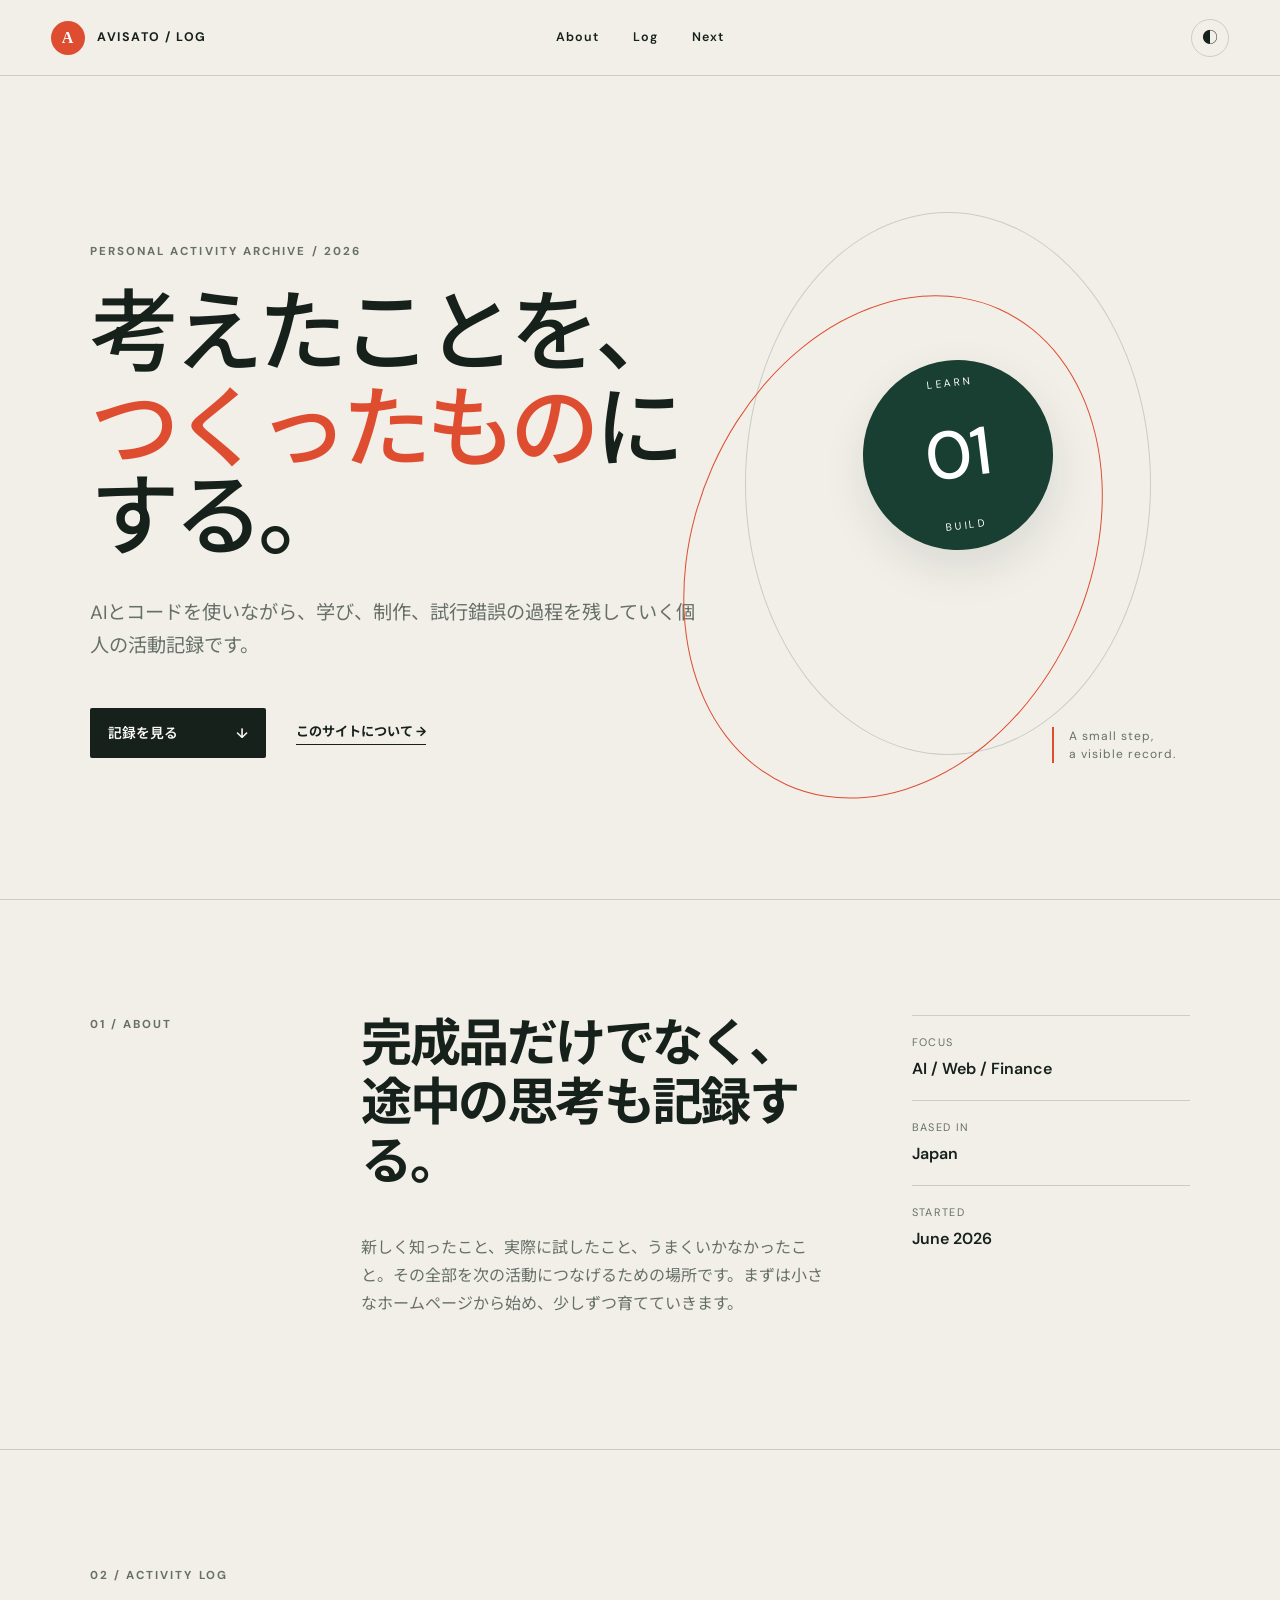
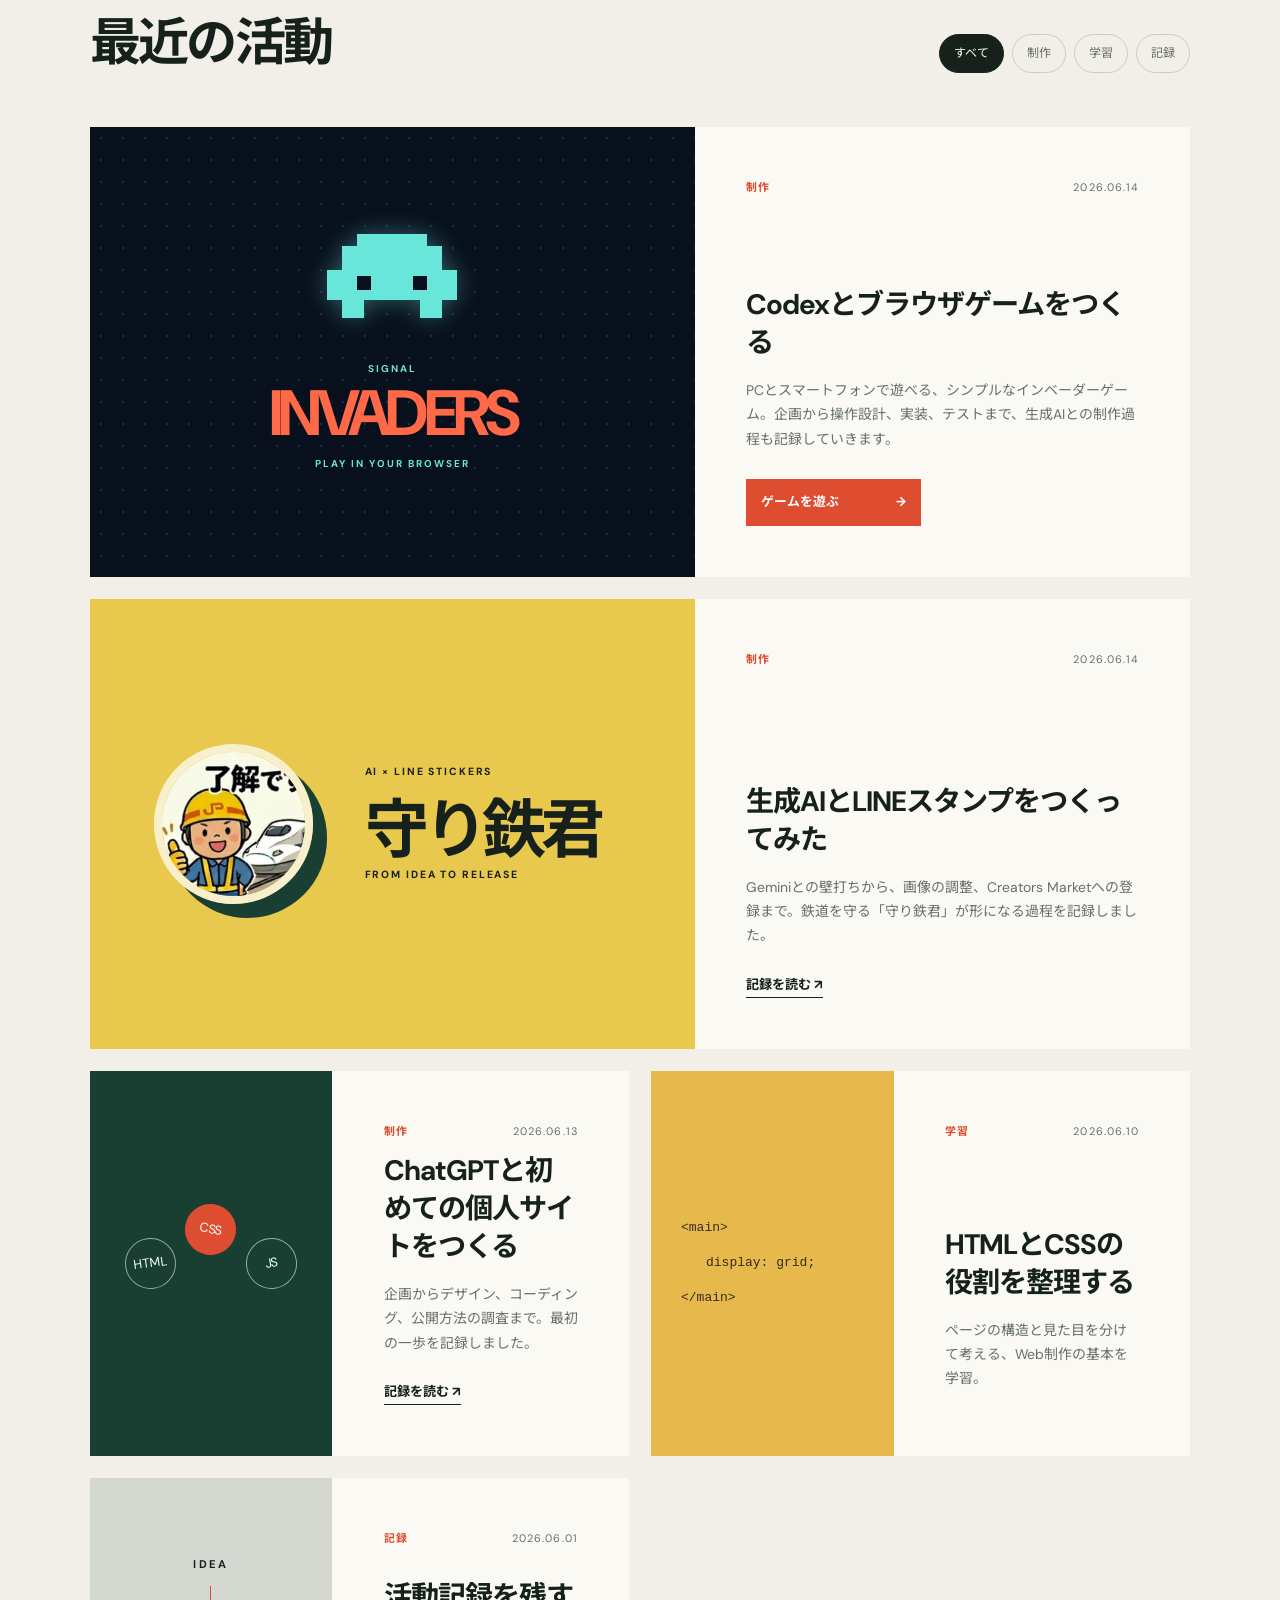
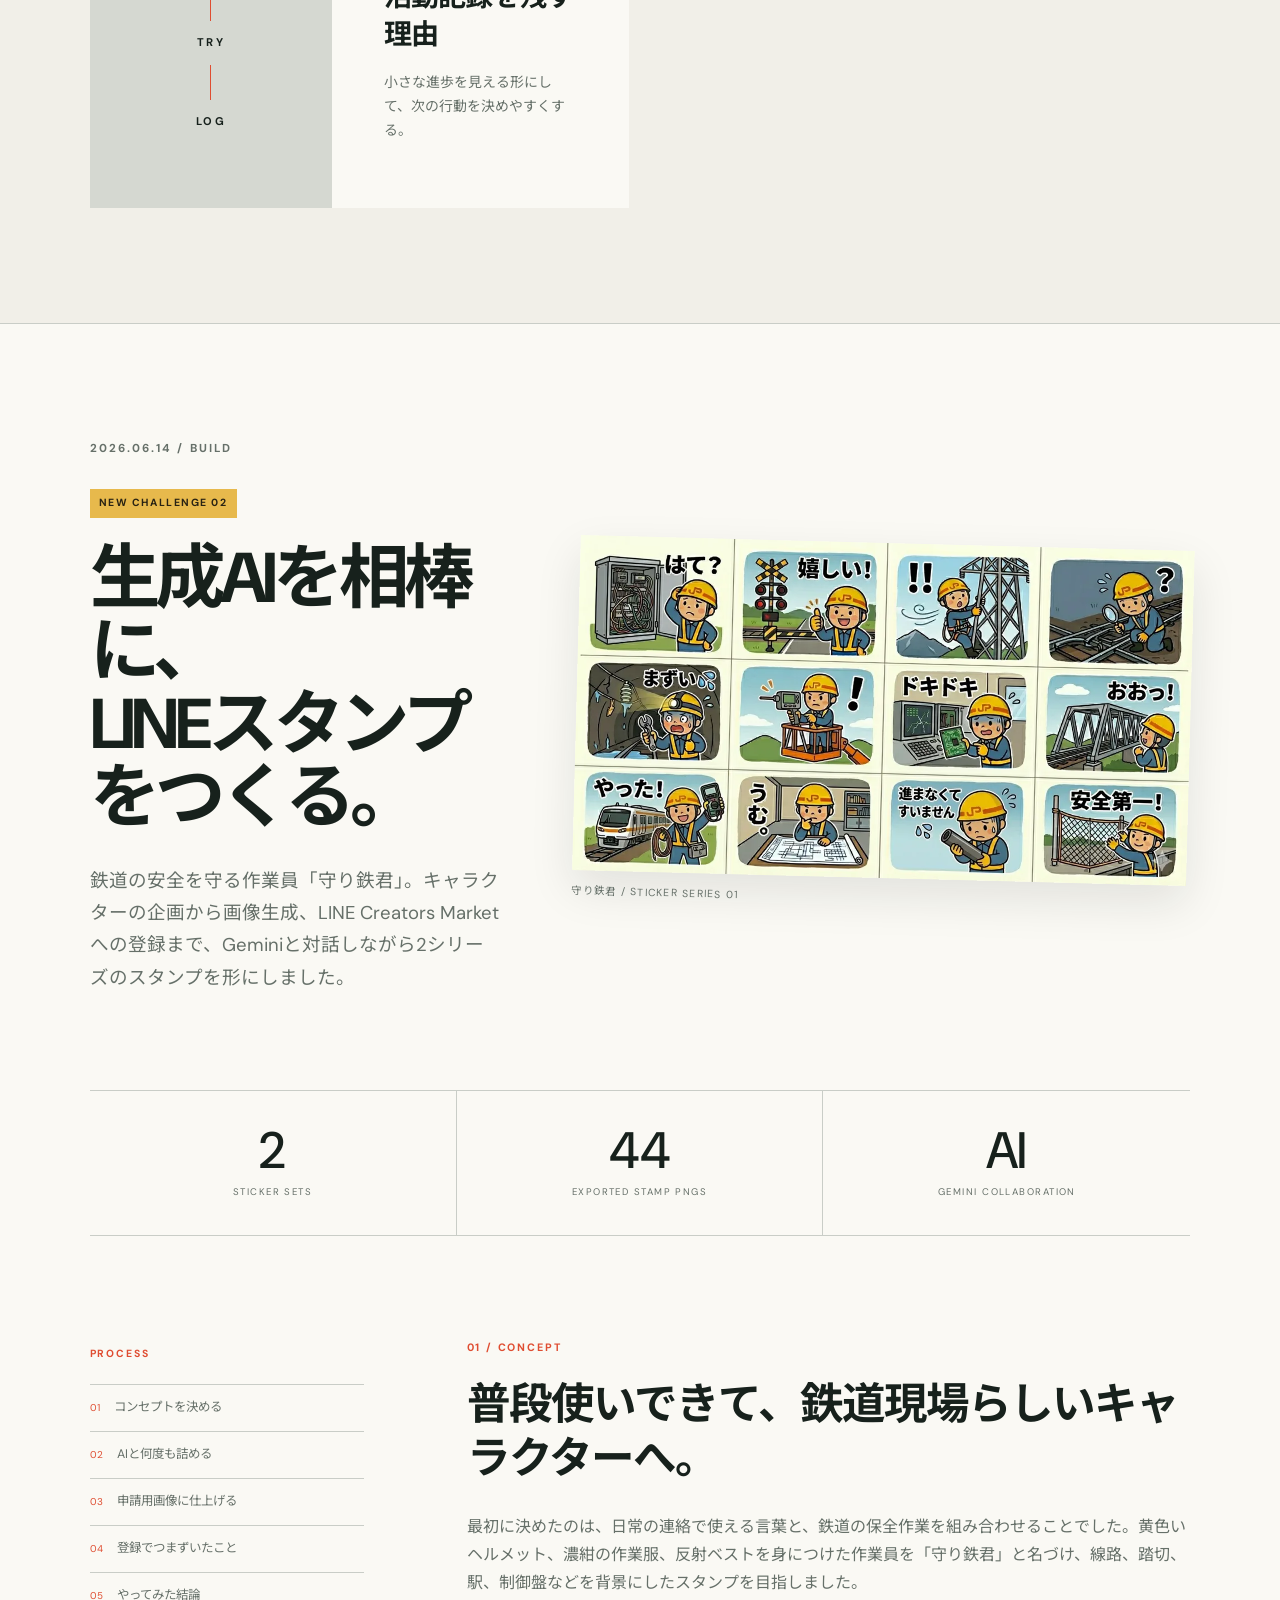
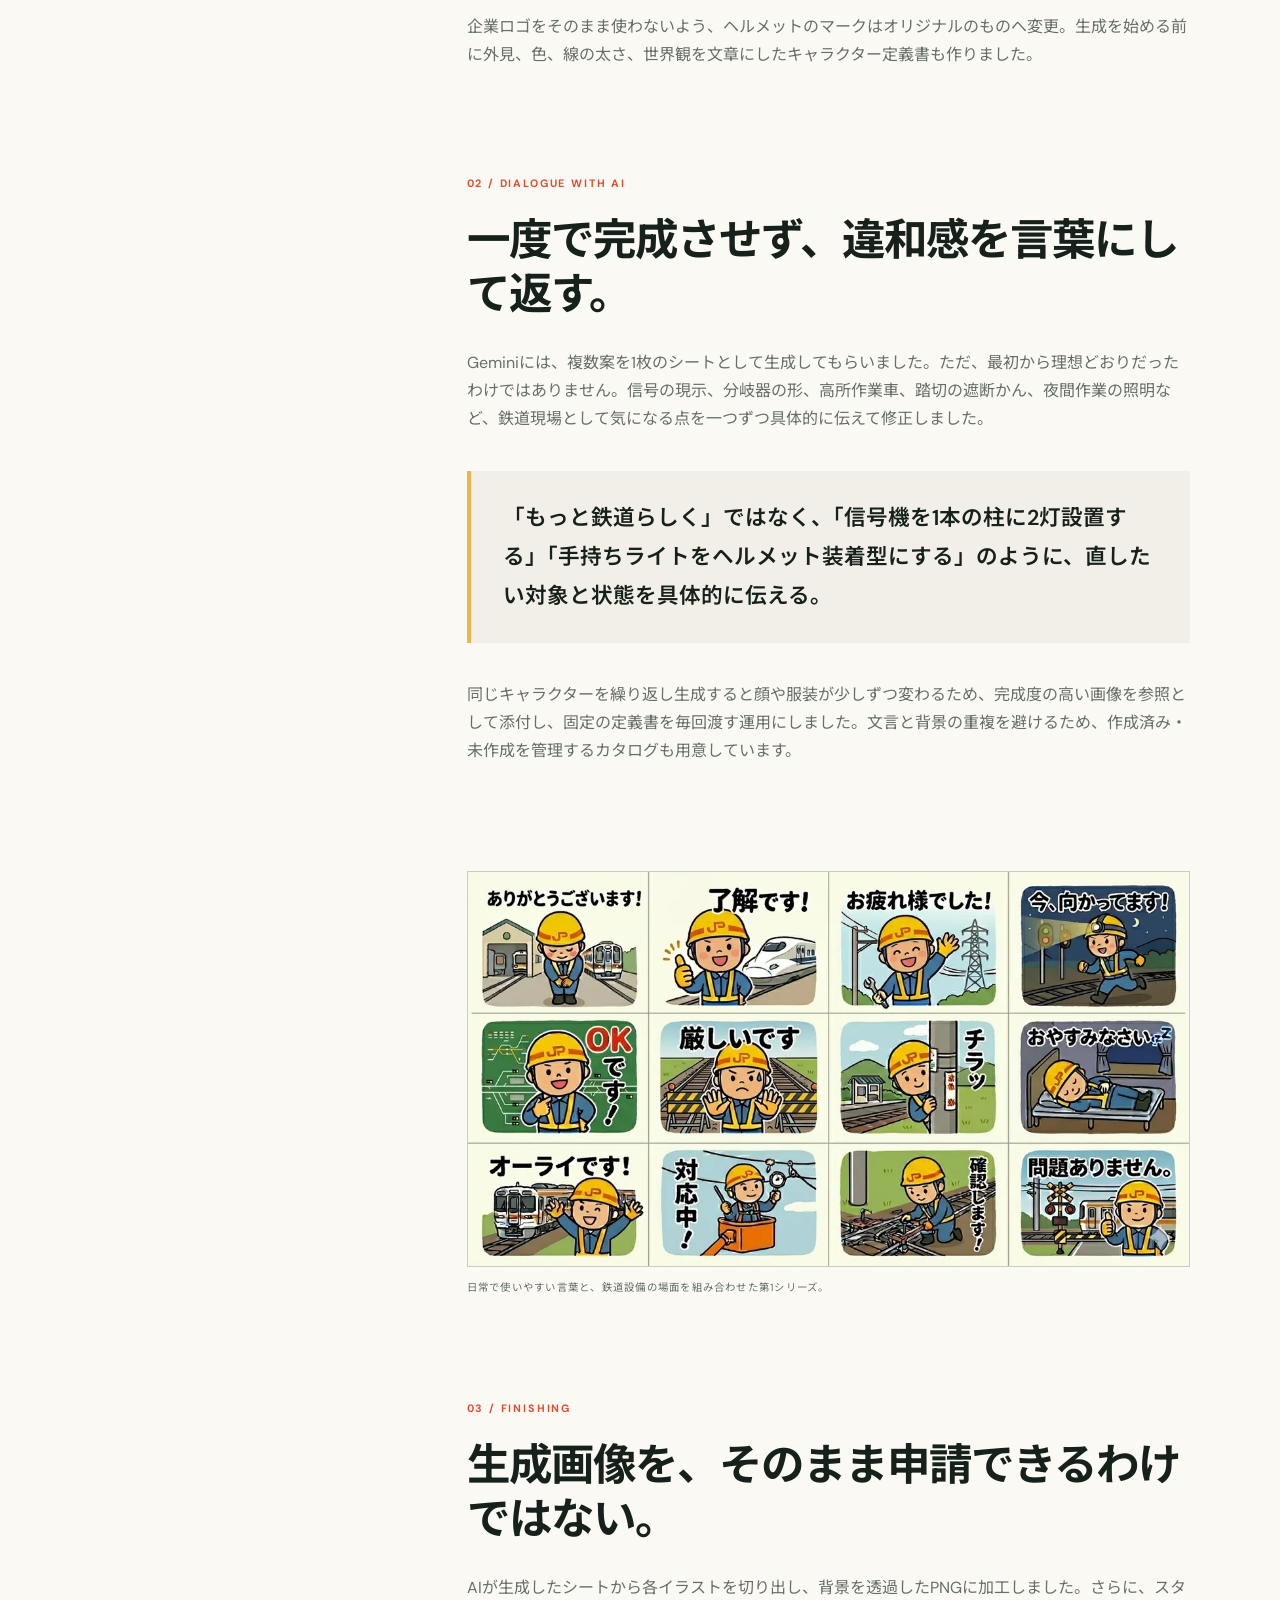
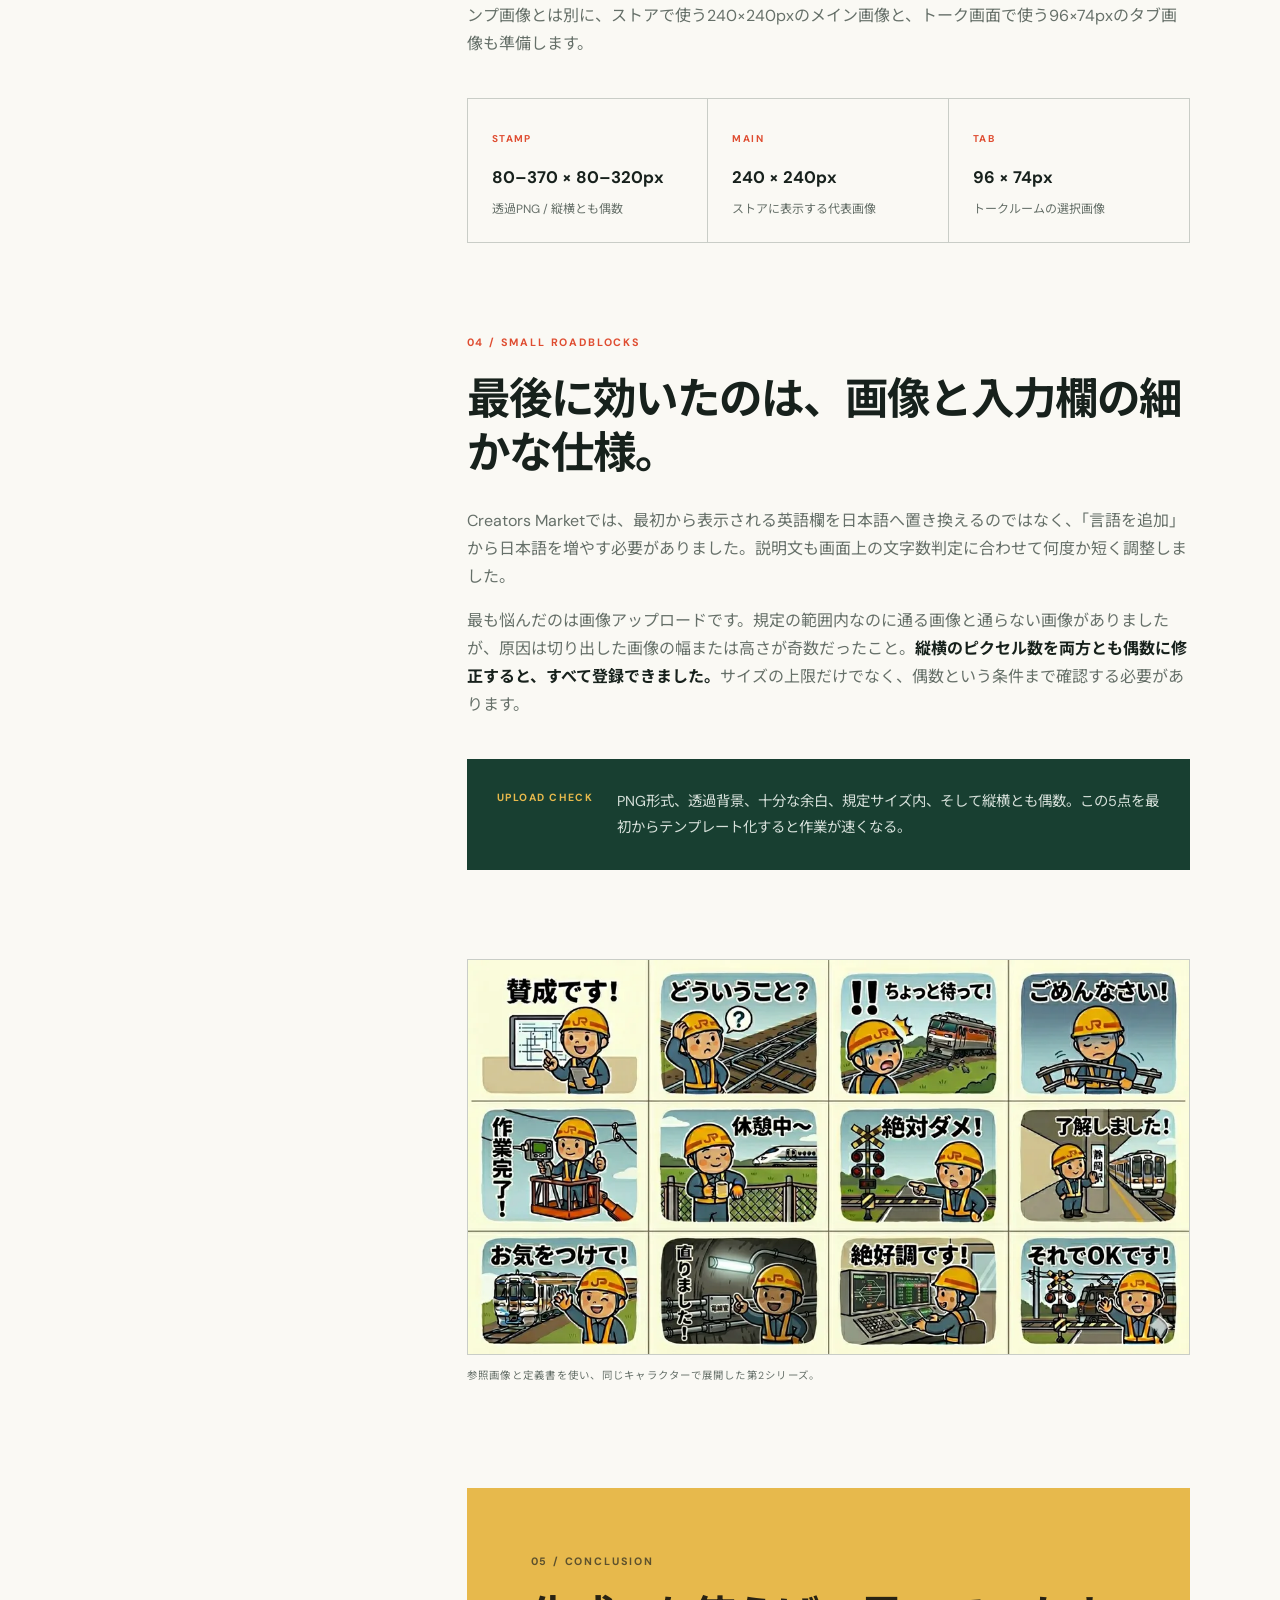
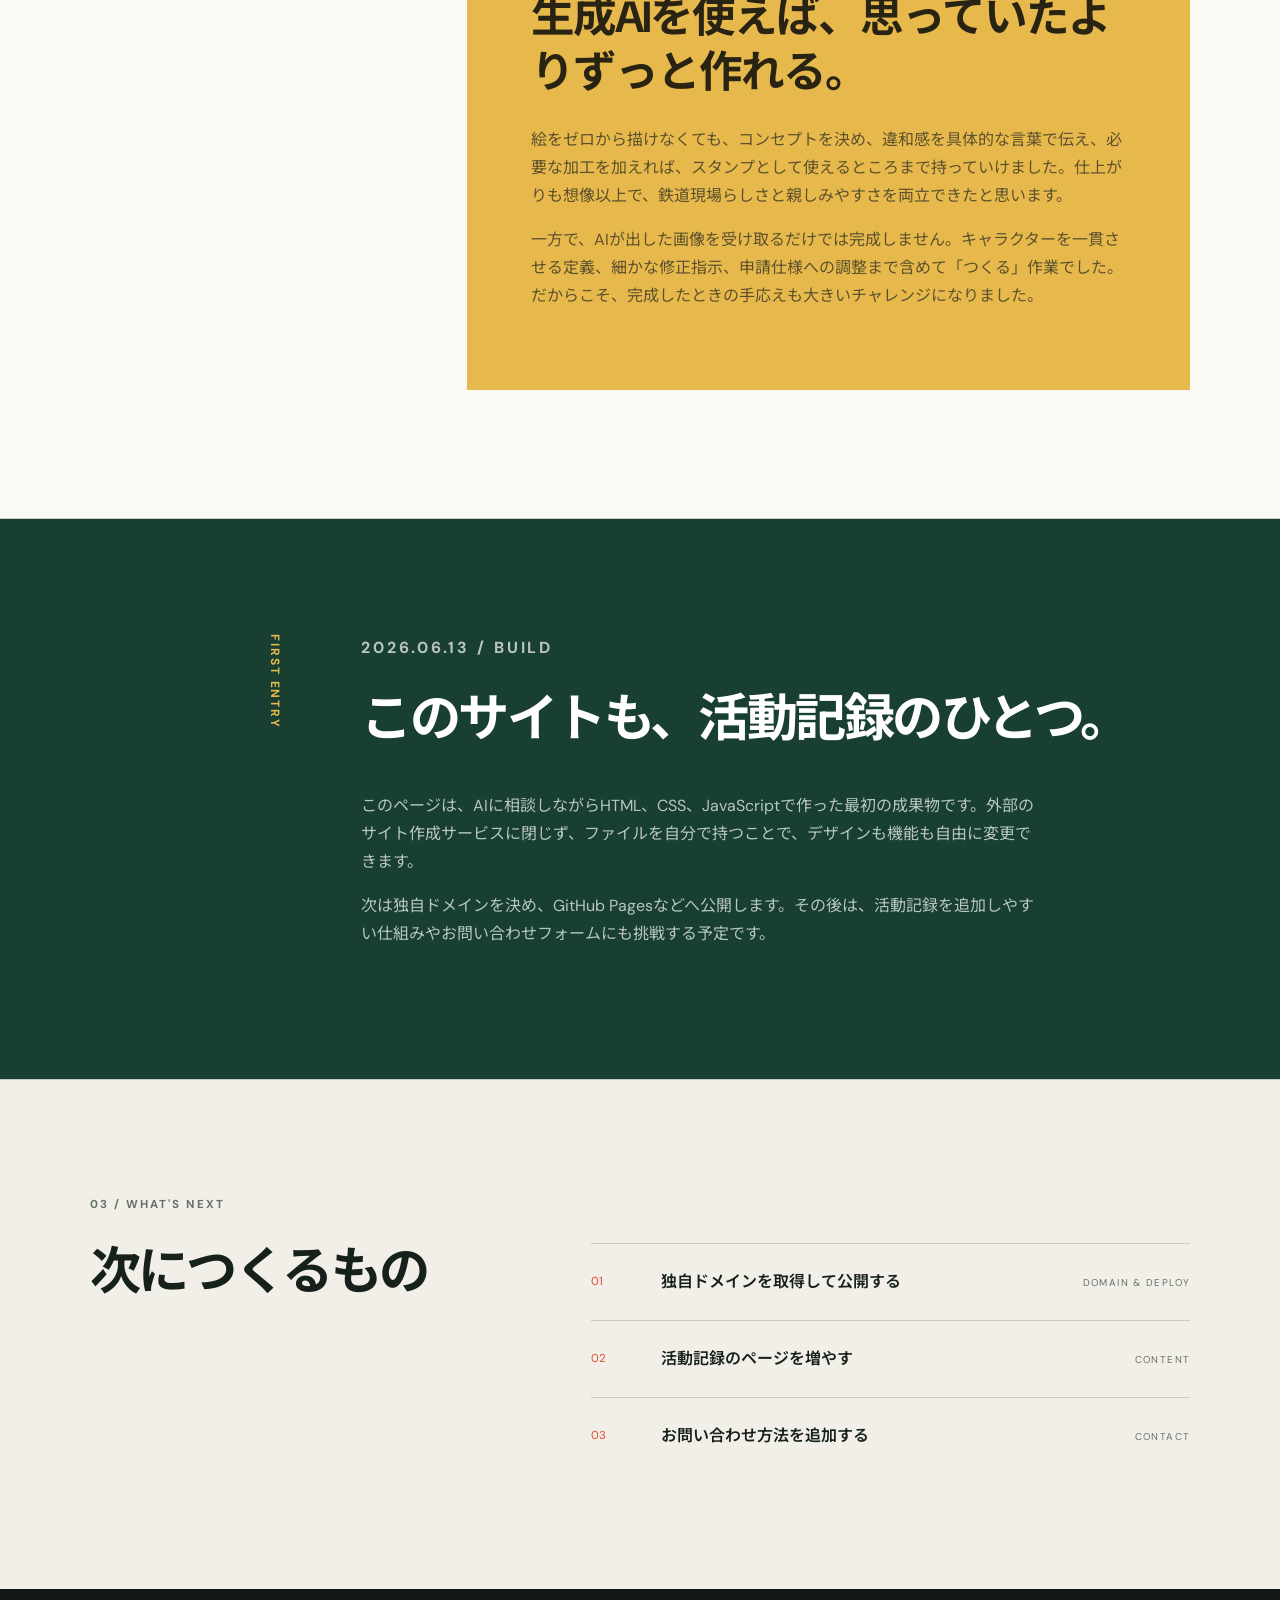
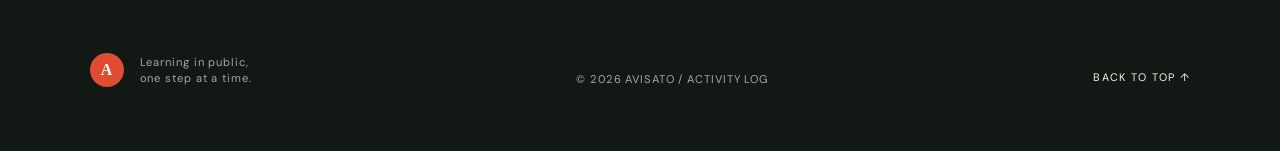
==== commit 53c4745f: "Add files via upload" ====
--- a/index.html
+++ b/index.html
@@ -76,6 +76,19 @@
       </div>
 
       <div class="log-grid">
+        <article class="log-card featured game-card" data-category="build">
+          <div class="card-art game-card-art" aria-hidden="true">
+            <div class="pixel-invader"><i></i><i></i><i></i><i></i><i></i><i></i><i></i></div>
+            <p><span>SIGNAL</span><strong>INVADERS</strong><small>PLAY IN YOUR BROWSER</small></p>
+          </div>
+          <div class="card-content">
+            <p class="card-meta"><span>制作</span><time datetime="2026-06-14">2026.06.14</time></p>
+            <h3>Codexとブラウザゲームをつくる</h3>
+            <p>PCとスマートフォンで遊べる、シンプルなインベーダーゲーム。企画から操作設計、実装、テストまで、生成AIとの制作過程も記録していきます。</p>
+            <a href="games/invader/index.html" class="play-link">ゲームを遊ぶ <span>→</span></a>
+          </div>
+        </article>
+
         <article class="log-card featured stamp-card" data-category="build">
           <div class="card-art stamp-card-art">
             <img src="assets/mamoritetsu/main.webp" alt="黄色いヘルメットをかぶった守り鉄君のLINEスタンプ">
--- a/styles.css
+++ b/styles.css
@@ -101,6 +101,22 @@
 .stamp-card-art div { display: flex; flex-direction: column; }
 .stamp-card-art span, .stamp-card-art small { font-size: .65rem; font-weight: 700; letter-spacing: .18em; }
 .stamp-card-art strong { margin: 10px 0; font-family: "Noto Sans JP", sans-serif; font-size: clamp(2.1rem, 5vw, 5.6rem); line-height: 1; letter-spacing: -.08em; }
+.game-card-art { position: relative; display: flex; flex-direction: column; align-items: center; justify-content: center; gap: 36px; padding: 45px; background: #08101d; color: #ecf7f1; }
+.game-card-art::before { content: ""; position: absolute; inset: 0; opacity: .16; background-image: radial-gradient(#68e6da 1px, transparent 1px); background-size: 22px 22px; }
+.game-card-art p { position: relative; display: flex; flex-direction: column; align-items: center; margin: 0; line-height: 1; }
+.game-card-art span, .game-card-art small { color: #68e6da; font-size: .62rem; font-weight: 700; letter-spacing: .2em; }
+.game-card-art strong { margin: 8px 0 13px; color: #ff6948; font-size: clamp(2rem, 5vw, 5rem); letter-spacing: -.08em; }
+.pixel-invader { position: relative; width: 140px; height: 94px; color: #68e6da; filter: drop-shadow(0 0 12px rgba(104,230,218,.38)); }
+.pixel-invader i { position: absolute; display: block; background: currentColor; }
+.pixel-invader i:nth-child(1) { left: 35px; top: 0; width: 70px; height: 12px; }
+.pixel-invader i:nth-child(2) { left: 20px; top: 12px; width: 100px; height: 24px; }
+.pixel-invader i:nth-child(3) { left: 5px; top: 36px; width: 130px; height: 30px; }
+.pixel-invader i:nth-child(4) { left: 20px; top: 66px; width: 22px; height: 18px; }
+.pixel-invader i:nth-child(5) { right: 20px; top: 66px; width: 22px; height: 18px; }
+.pixel-invader i:nth-child(6) { left: 35px; top: 42px; width: 14px; height: 14px; background: #08101d; }
+.pixel-invader i:nth-child(7) { right: 35px; top: 42px; width: 14px; height: 14px; background: #08101d; }
+.play-link { display: inline-flex; align-items: center; justify-content: space-between; align-self: start; min-width: 175px; margin-top: 14px; padding: 12px 15px; background: var(--accent); color: #fff; font-size: .8rem; font-weight: 700; }
+.play-link:hover { background: var(--ink); }
 .card-content { display: flex; flex-direction: column; padding: clamp(28px, 4vw, 55px); }
 .card-meta { display: flex; justify-content: space-between; color: var(--muted); font-size: .68rem; letter-spacing: .1em; }
 .card-meta span { color: var(--accent); font-weight: 700; }
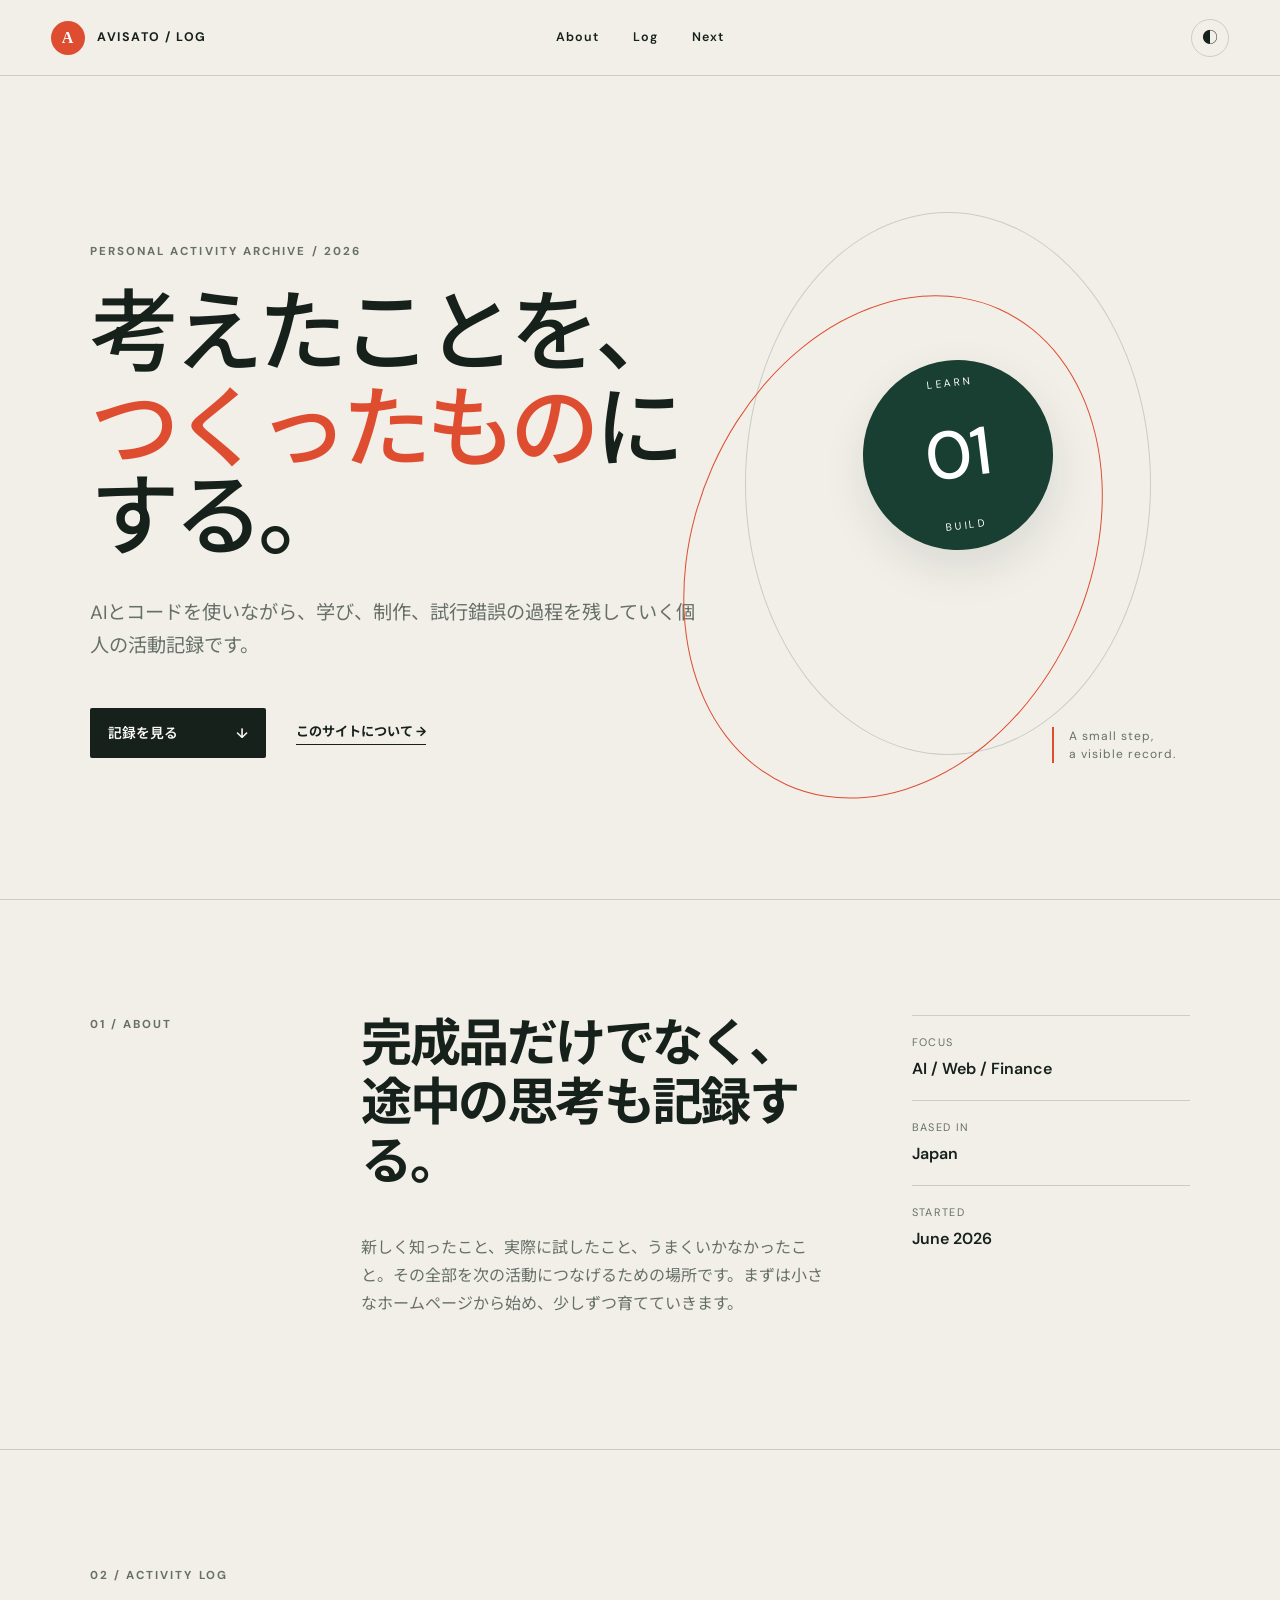
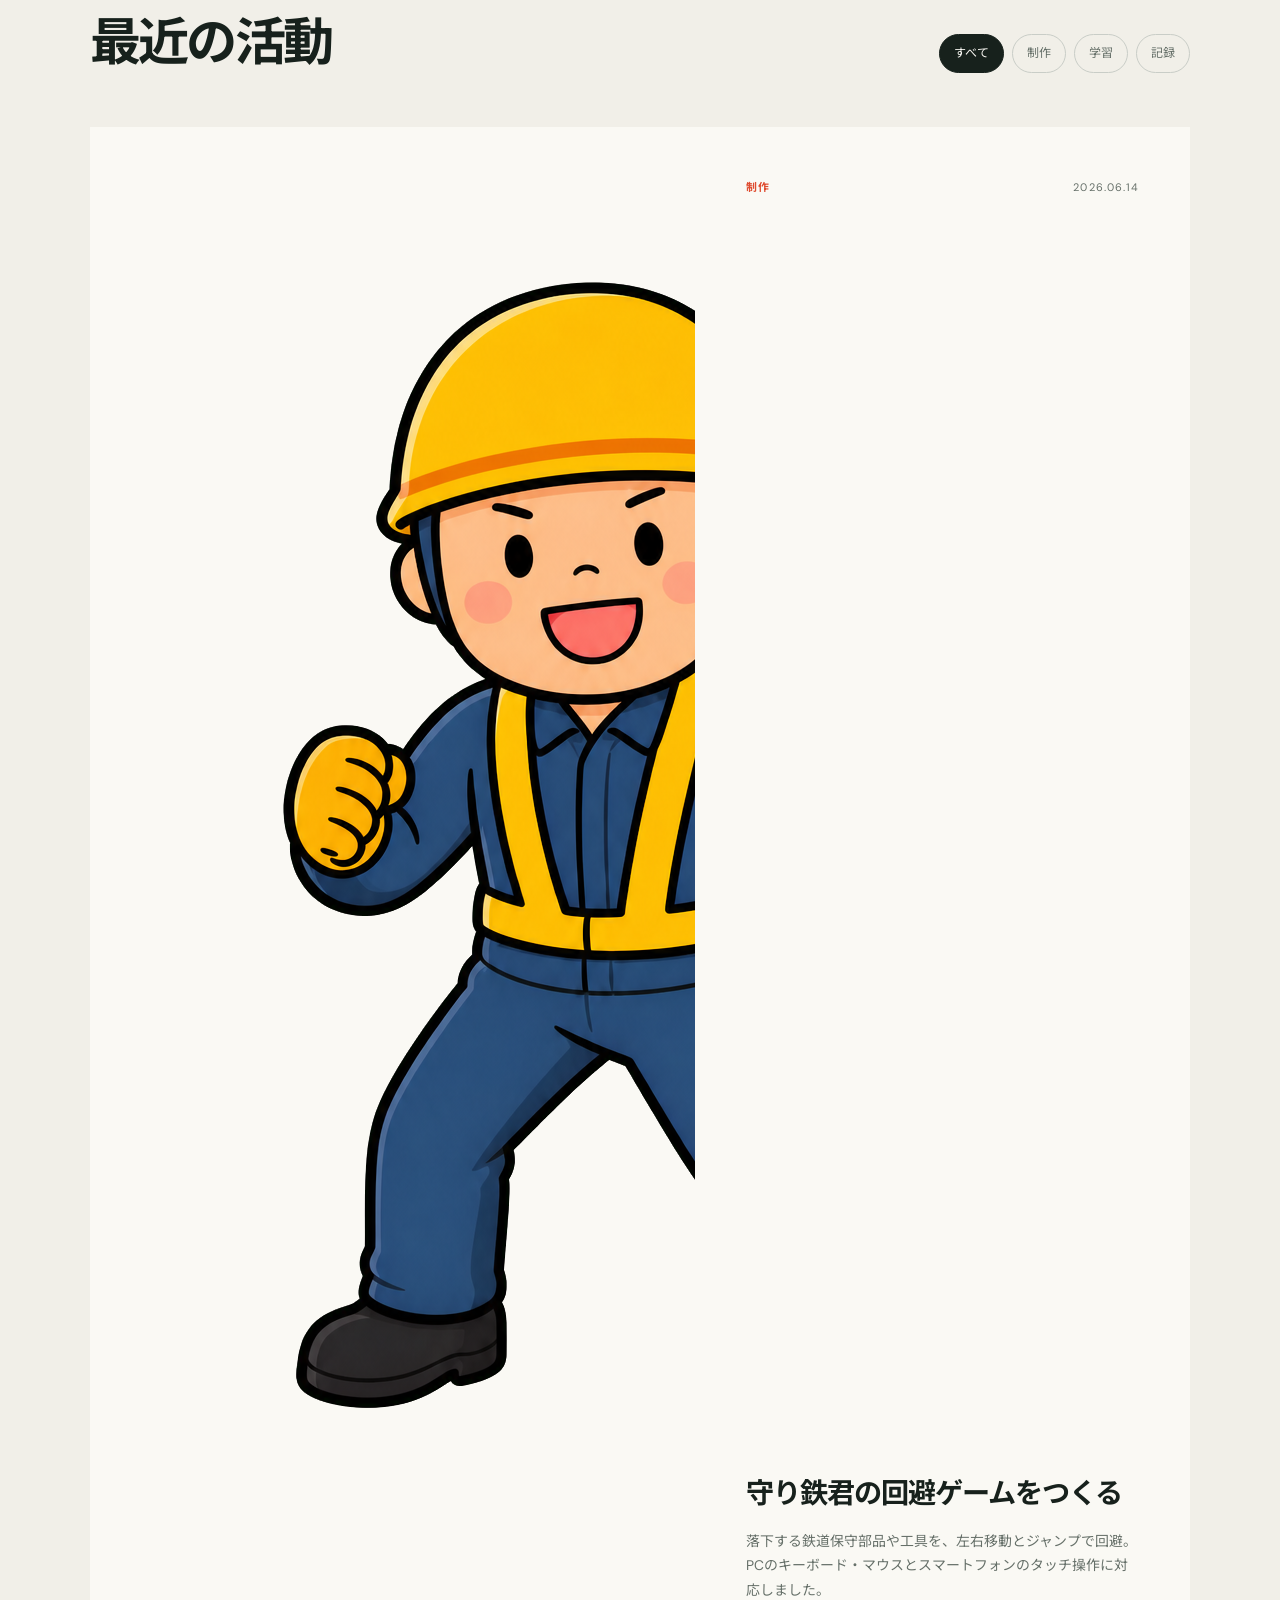
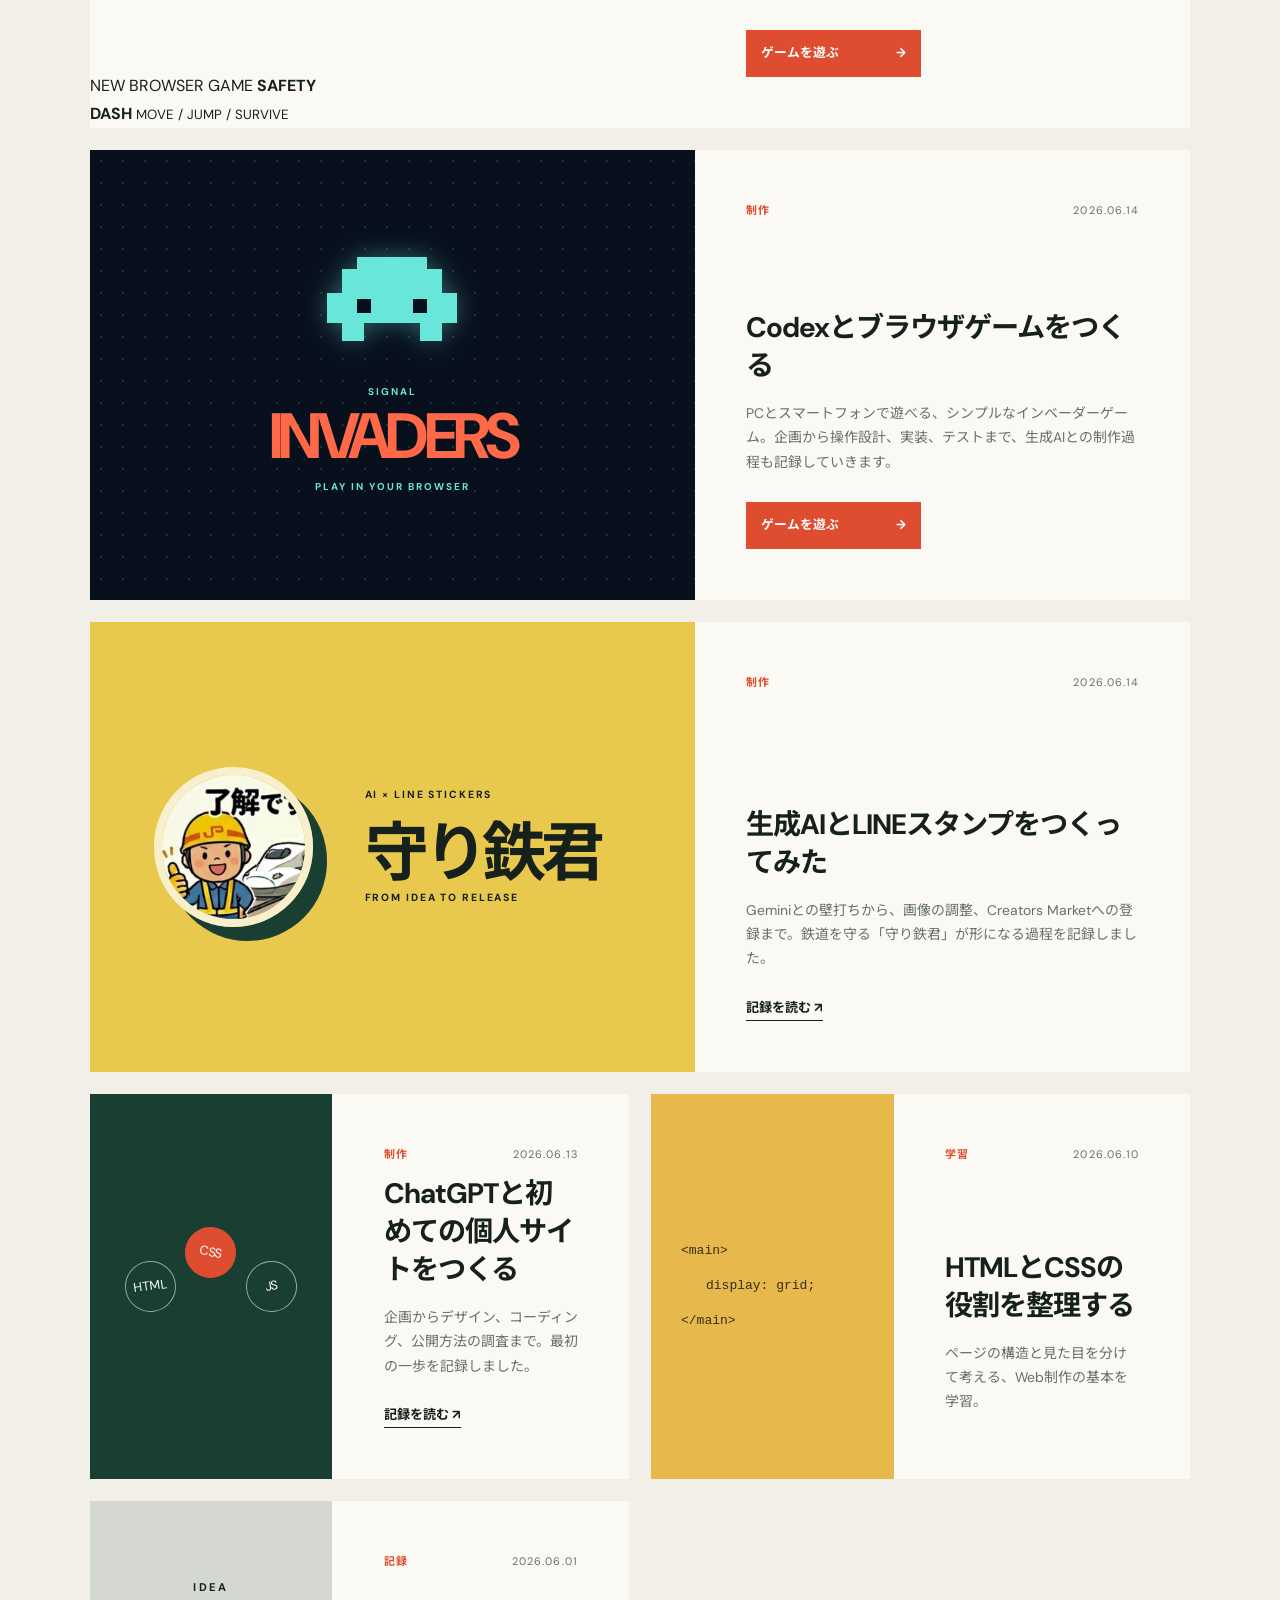
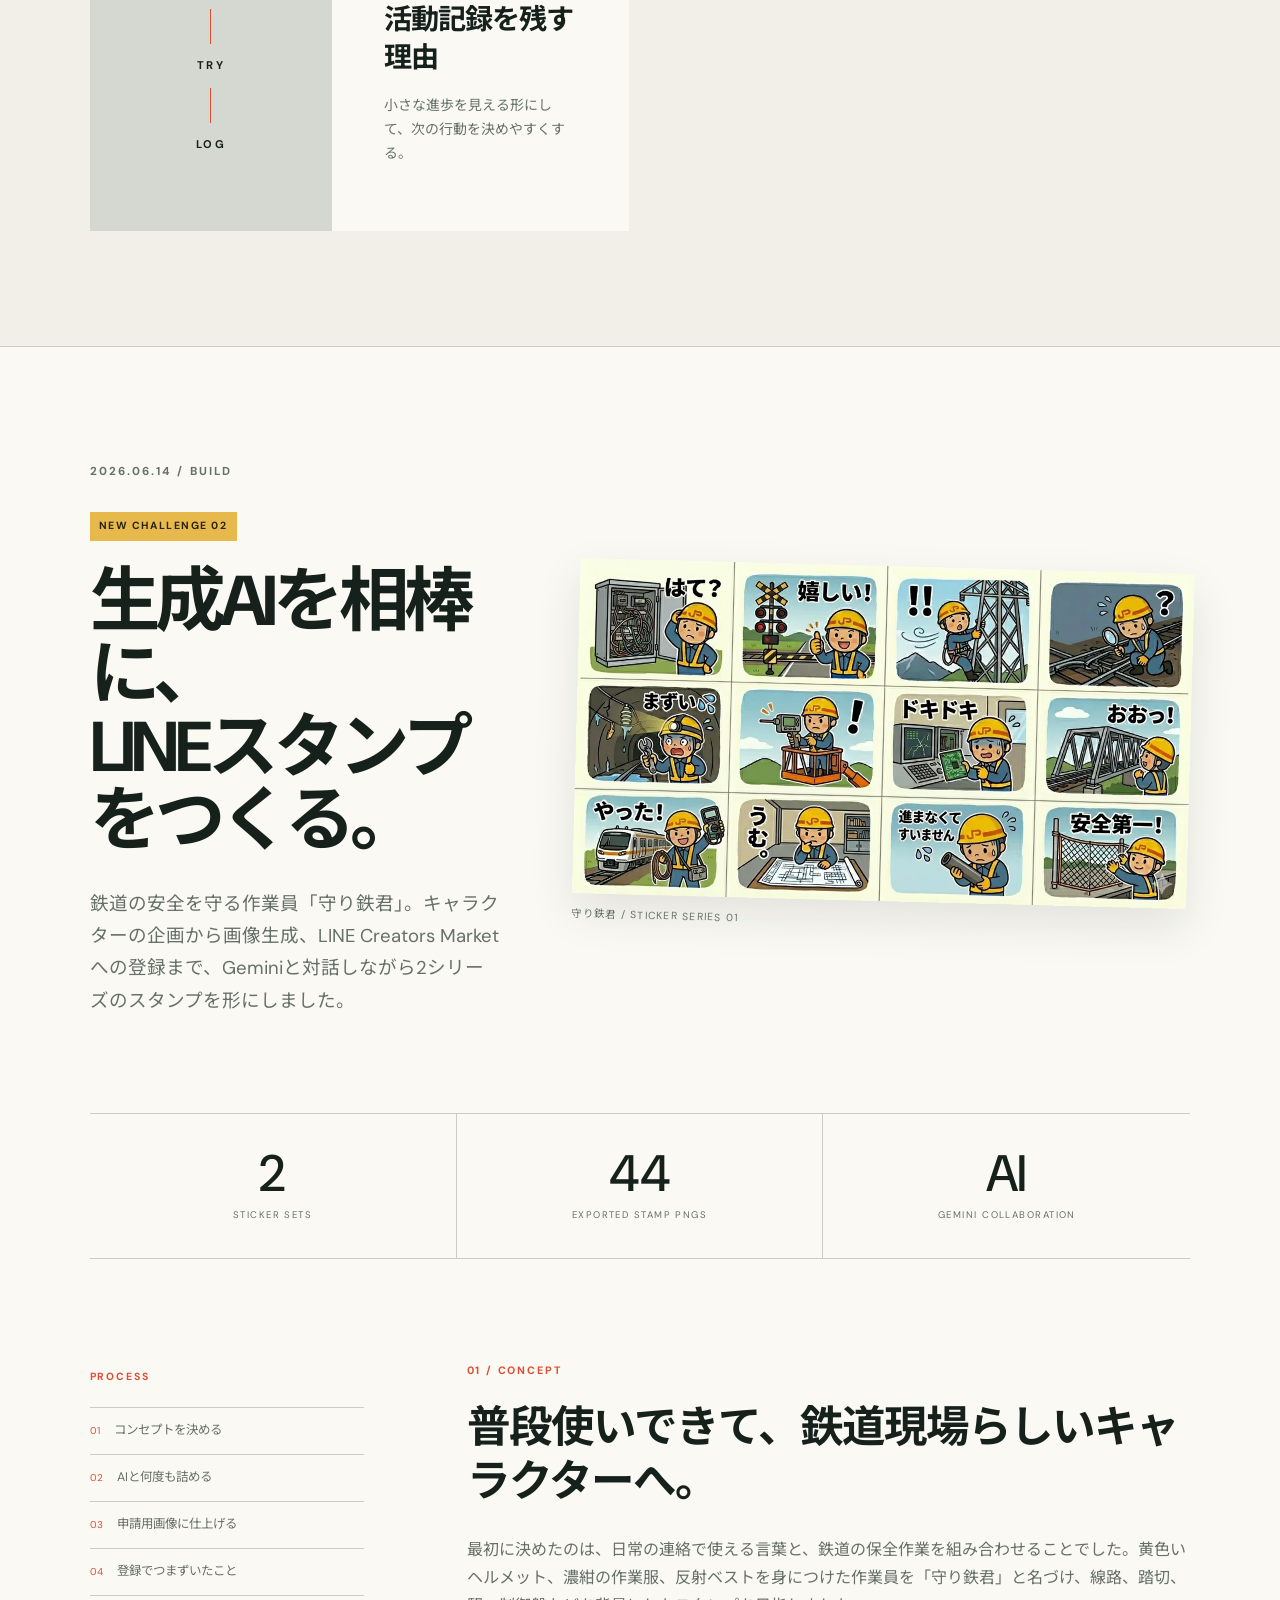
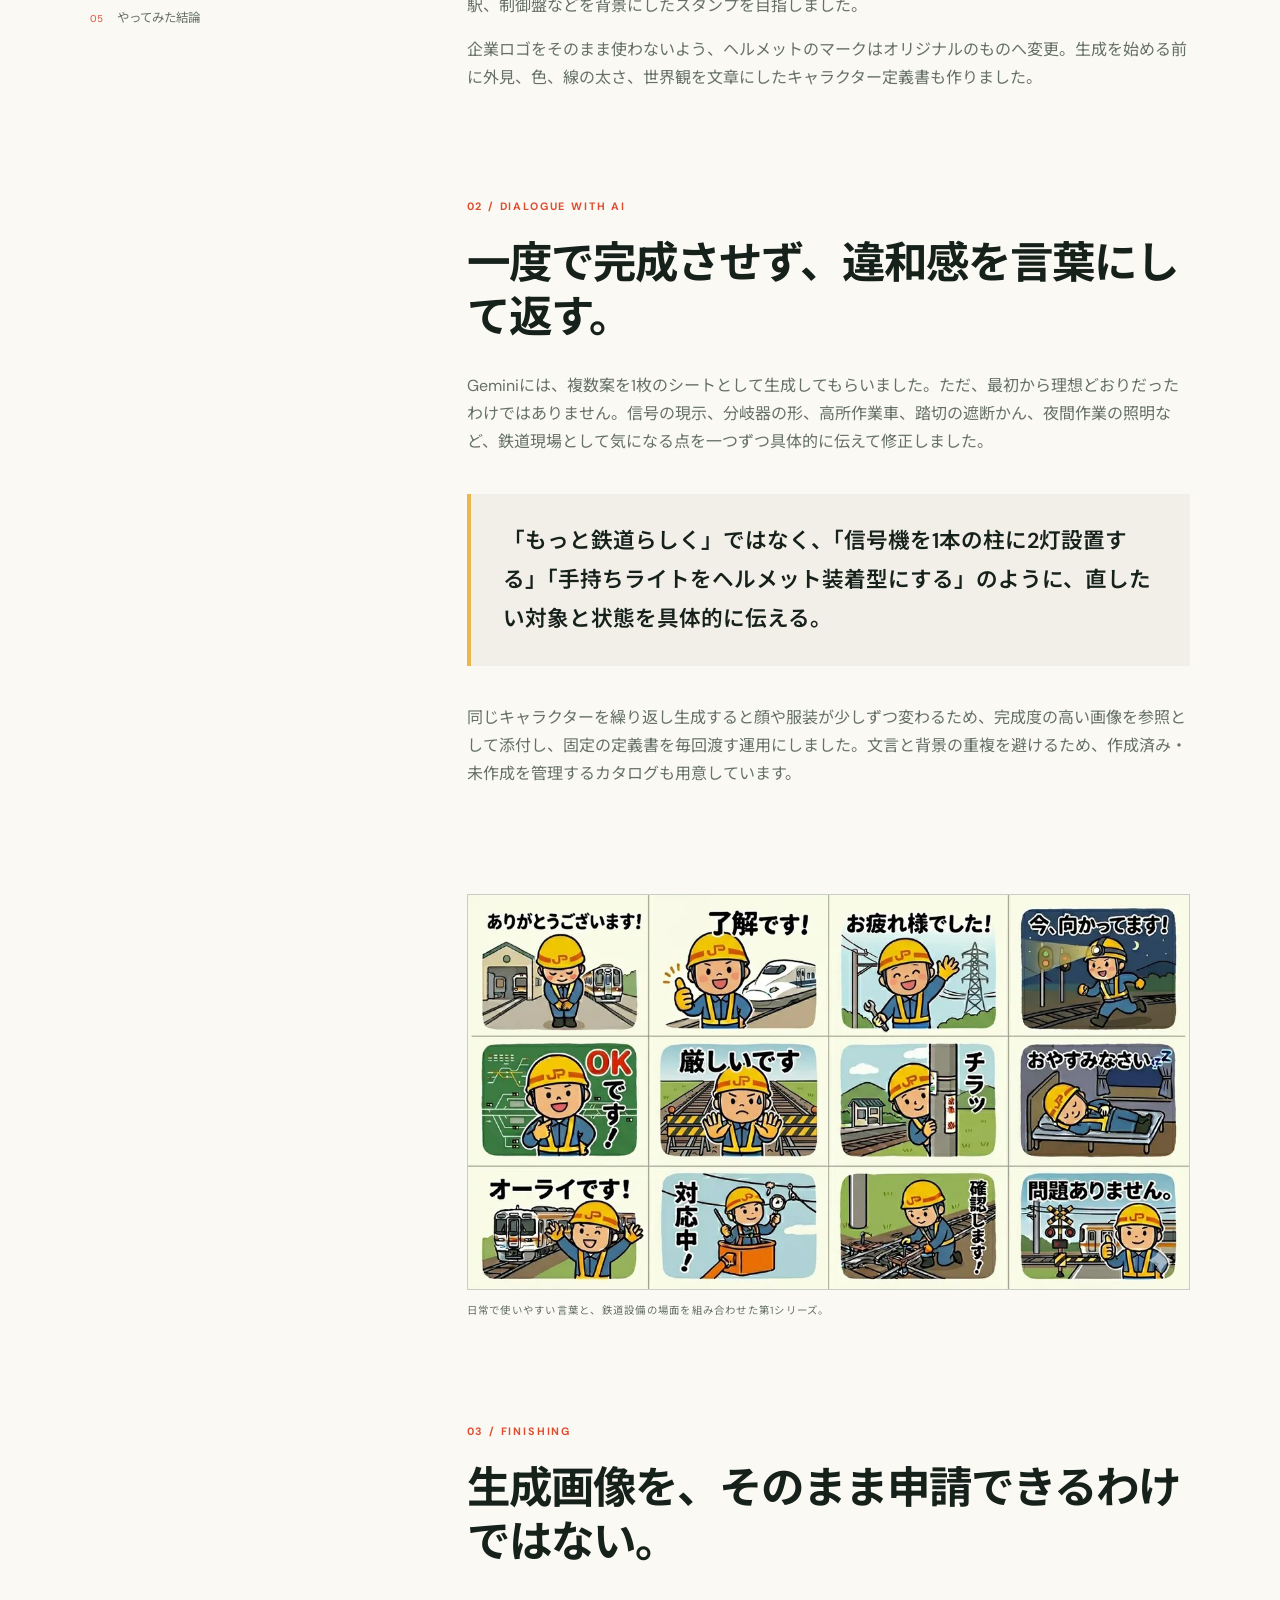
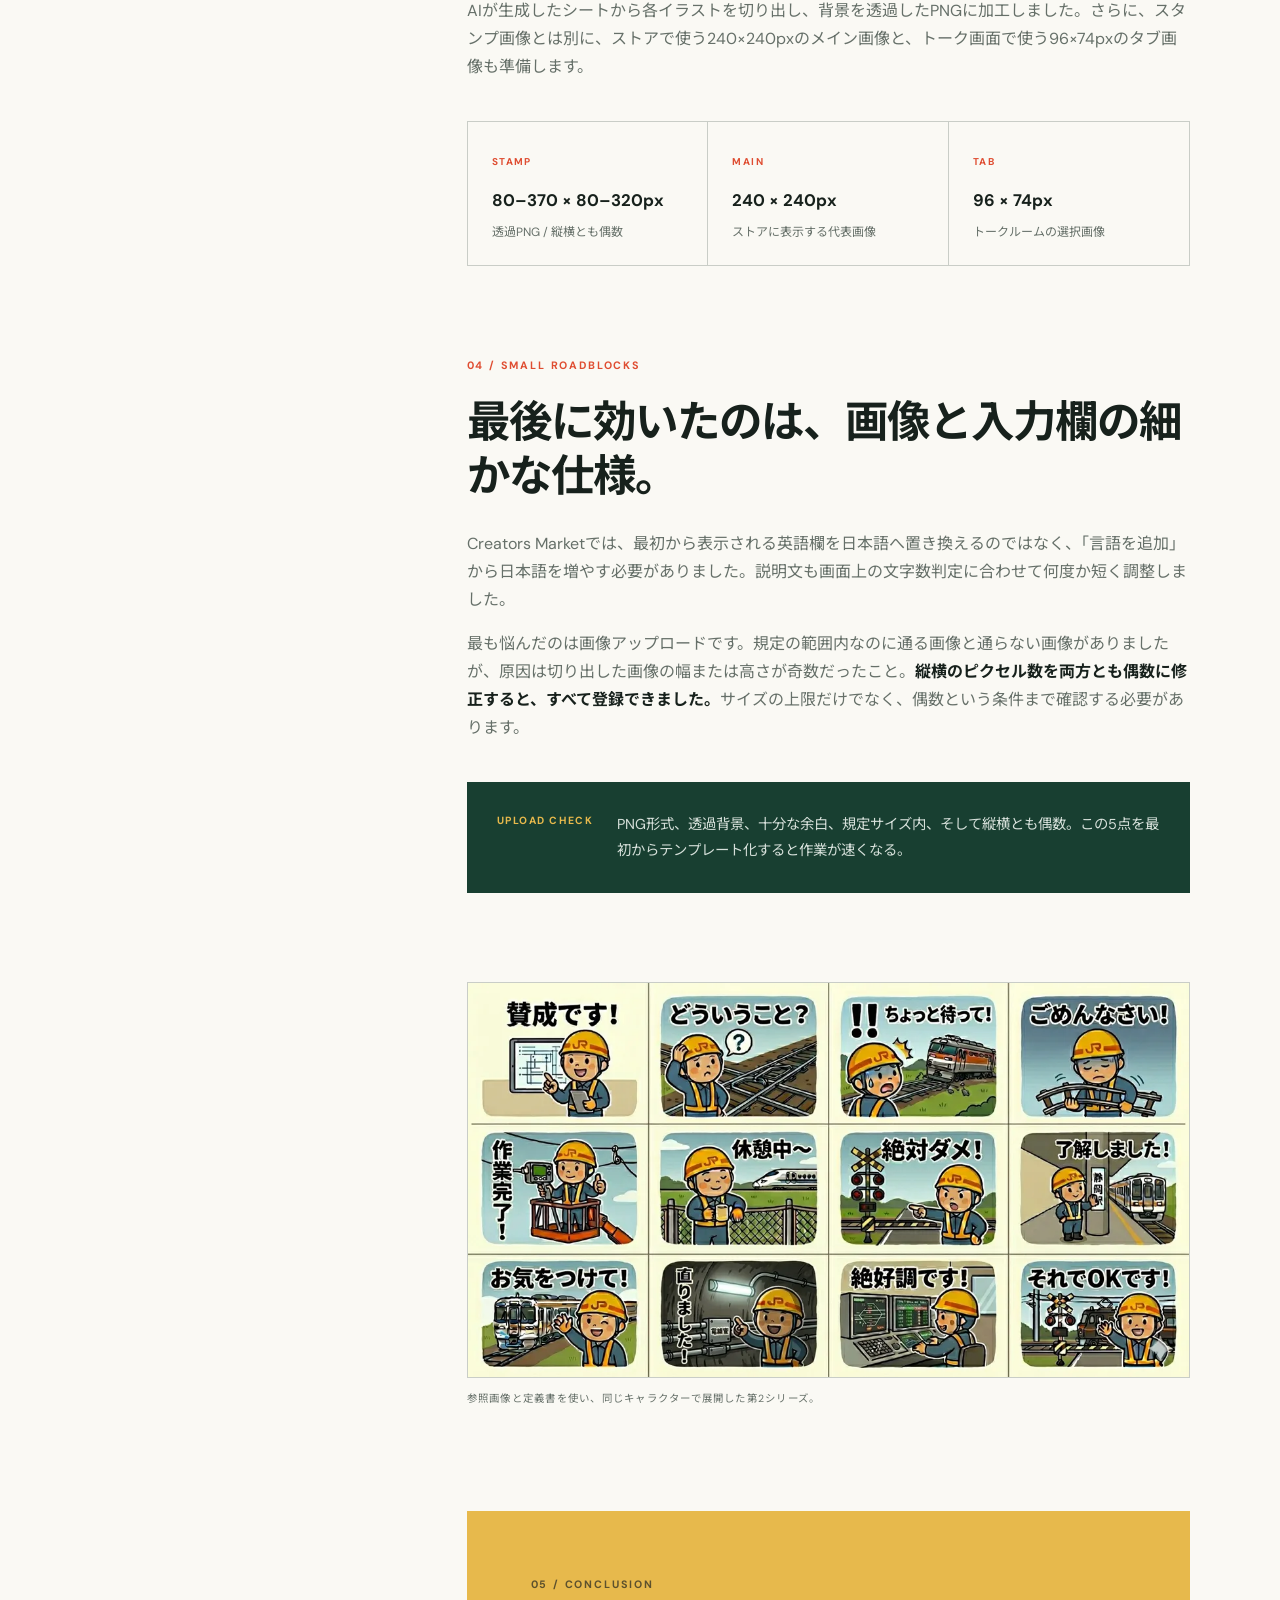
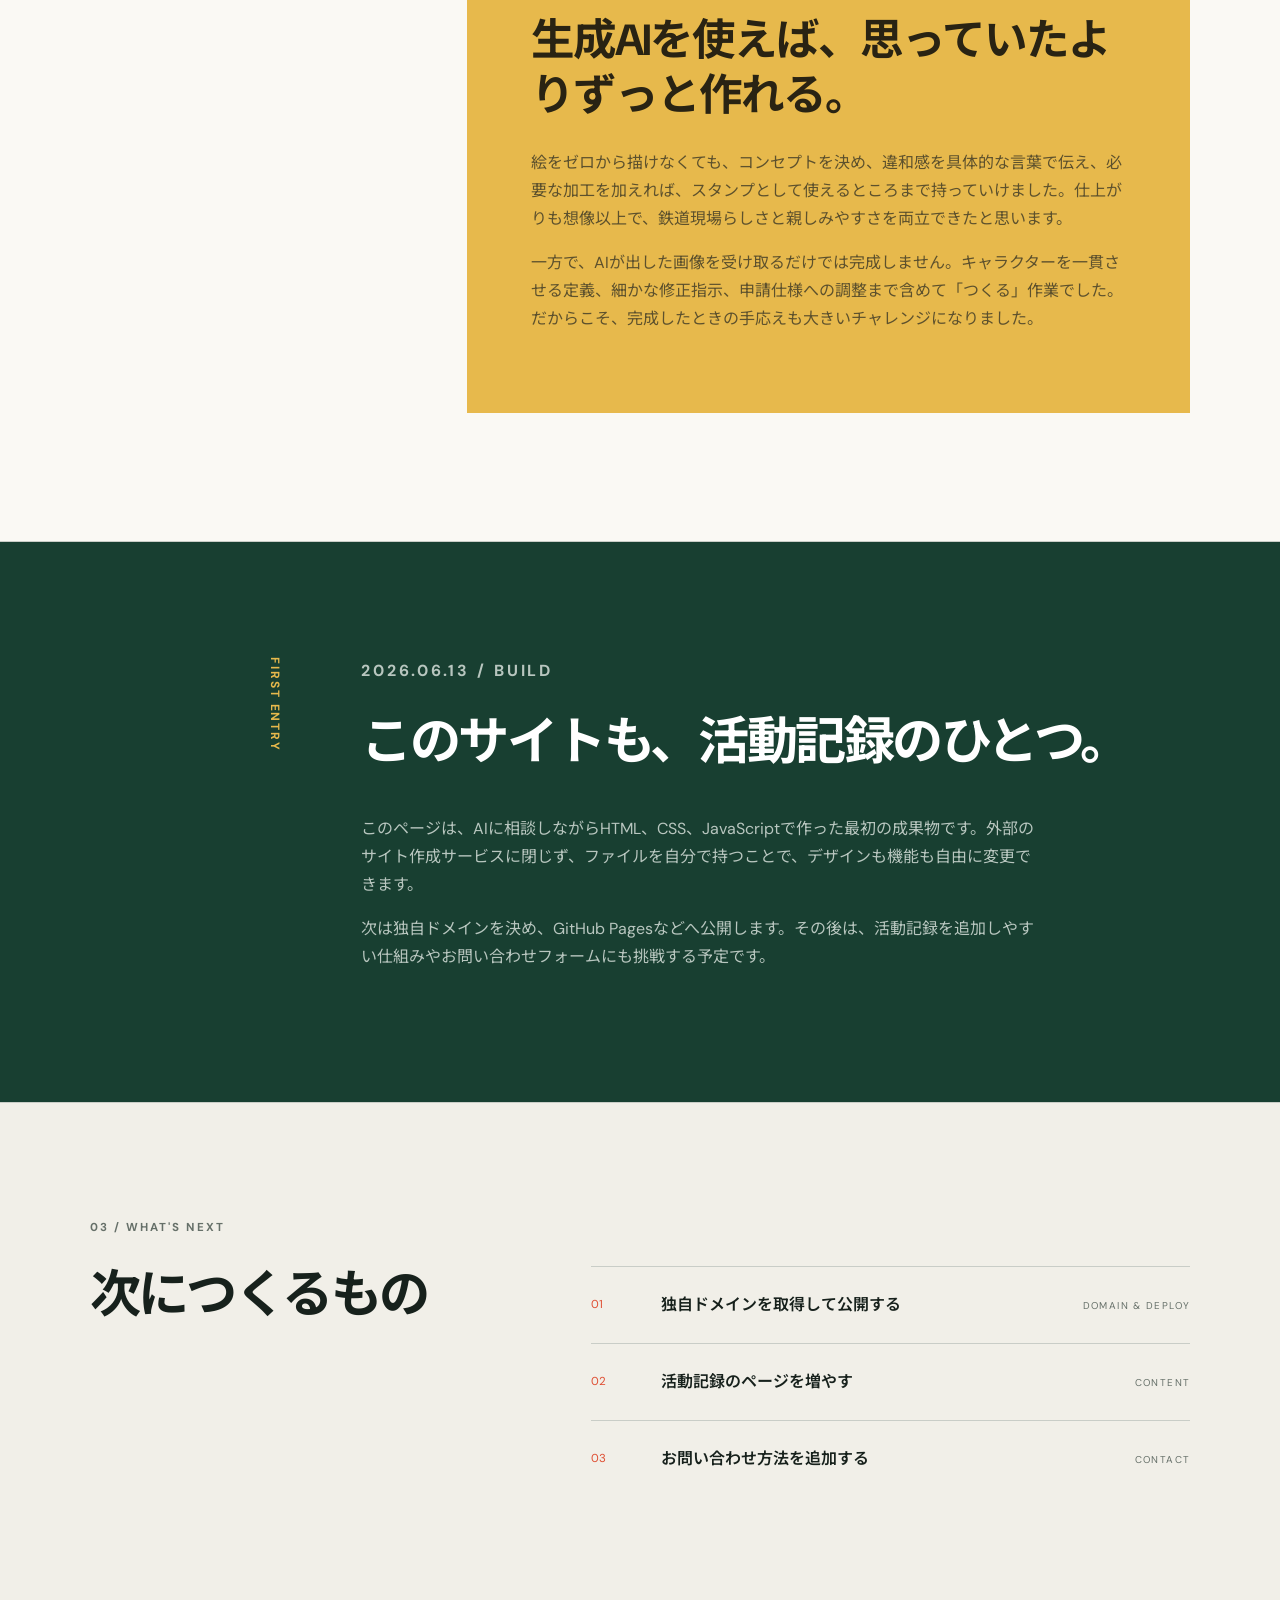
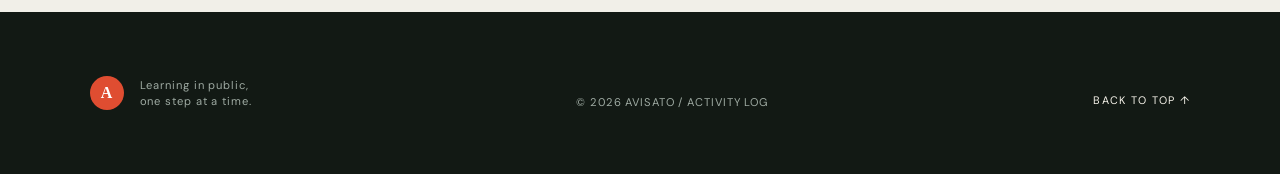
==== commit c1ae9e6c: "codex publish moritetsu dodge" ====
--- a/index.html
+++ b/index.html
@@ -76,6 +76,23 @@
       </div>
 
       <div class="log-grid">
+        <article class="log-card featured dodge-game-card" data-category="build">
+          <div class="card-art dodge-game-art" aria-hidden="true">
+            <img src="games/moritetsu-dodge/assets/moritetsu.png" alt="">
+            <div>
+              <span>NEW BROWSER GAME</span>
+              <strong>SAFETY<br>DASH</strong>
+              <small>MOVE / JUMP / SURVIVE</small>
+            </div>
+          </div>
+          <div class="card-content">
+            <p class="card-meta"><span>制作</span><time datetime="2026-06-14">2026.06.14</time></p>
+            <h3>守り鉄君の回避ゲームをつくる</h3>
+            <p>落下する鉄道保守部品や工具を、左右移動とジャンプで回避。PCのキーボード・マウスとスマートフォンのタッチ操作に対応しました。</p>
+            <a href="games/moritetsu-dodge/index.html" class="play-link">ゲームを遊ぶ <span>→</span></a>
+          </div>
+        </article>
+
         <article class="log-card featured game-card" data-category="build">
           <div class="card-art game-card-art" aria-hidden="true">
             <div class="pixel-invader"><i></i><i></i><i></i><i></i><i></i><i></i><i></i></div>
